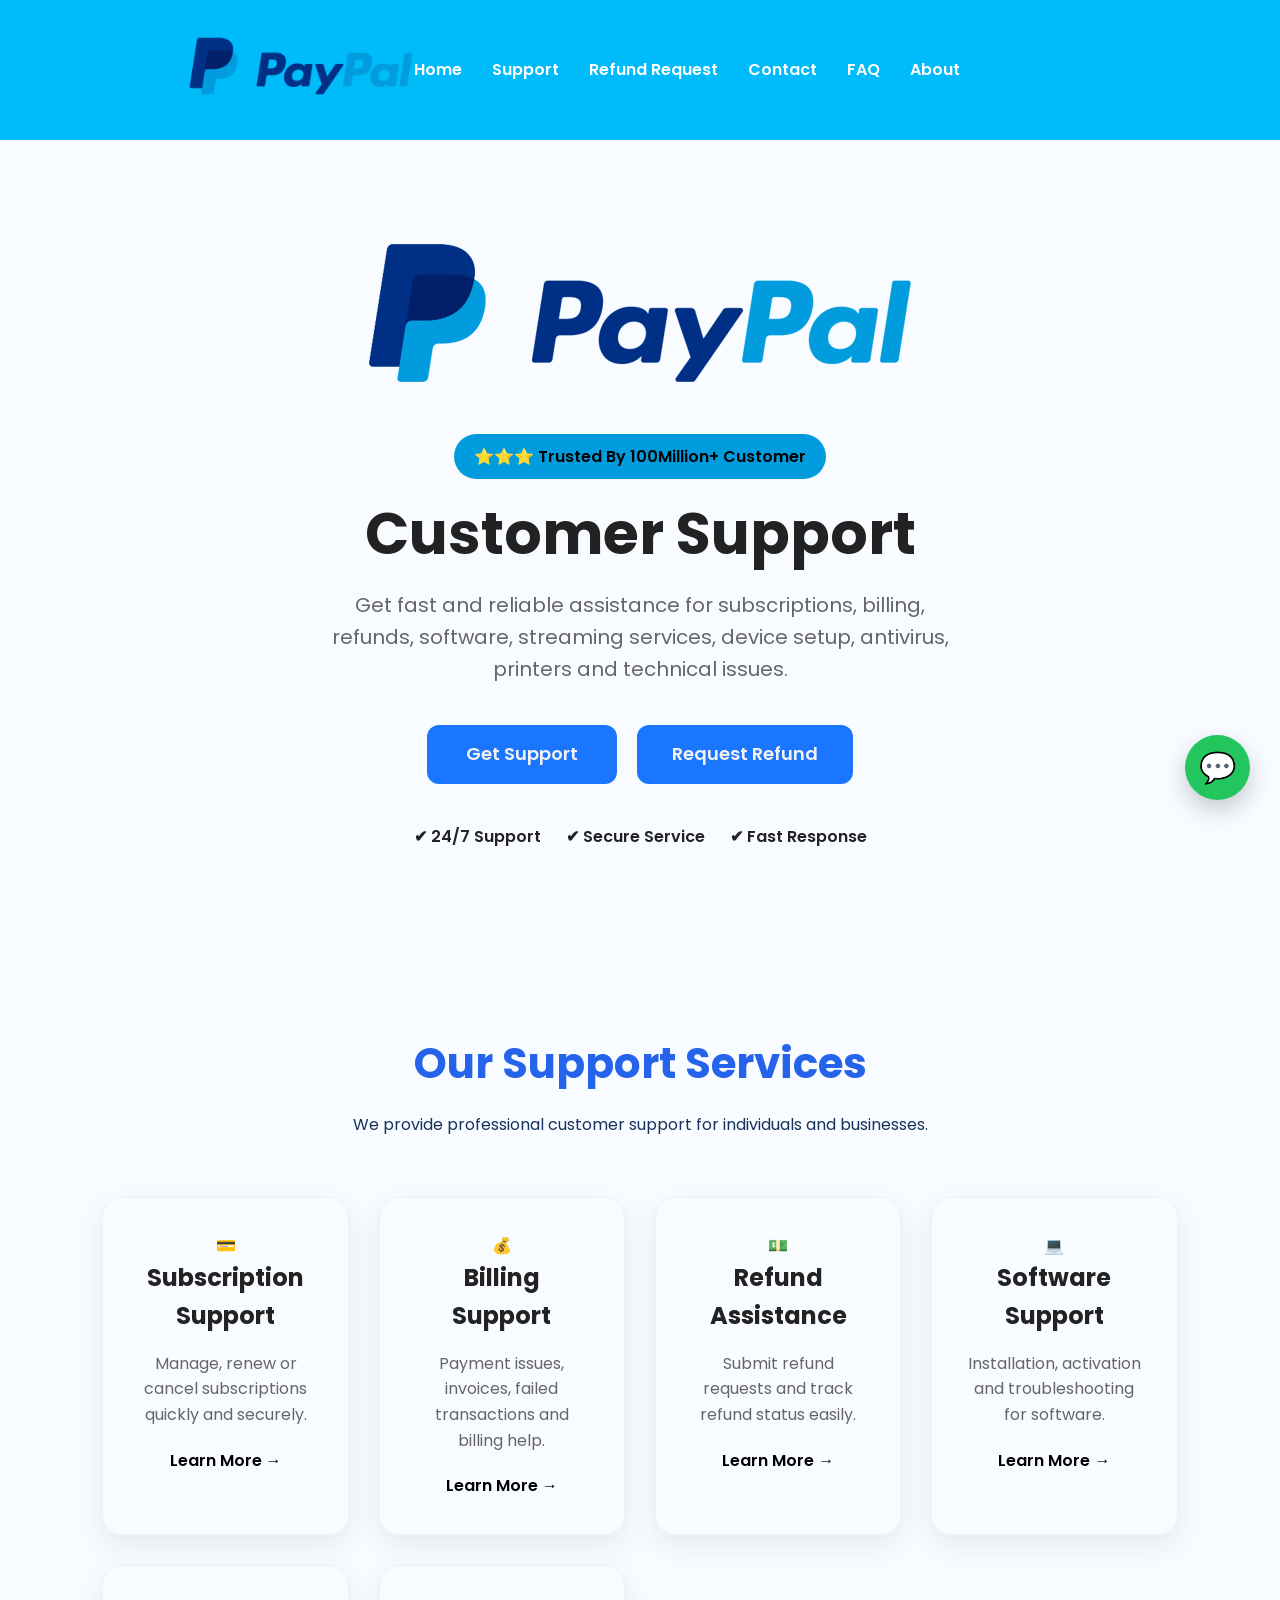
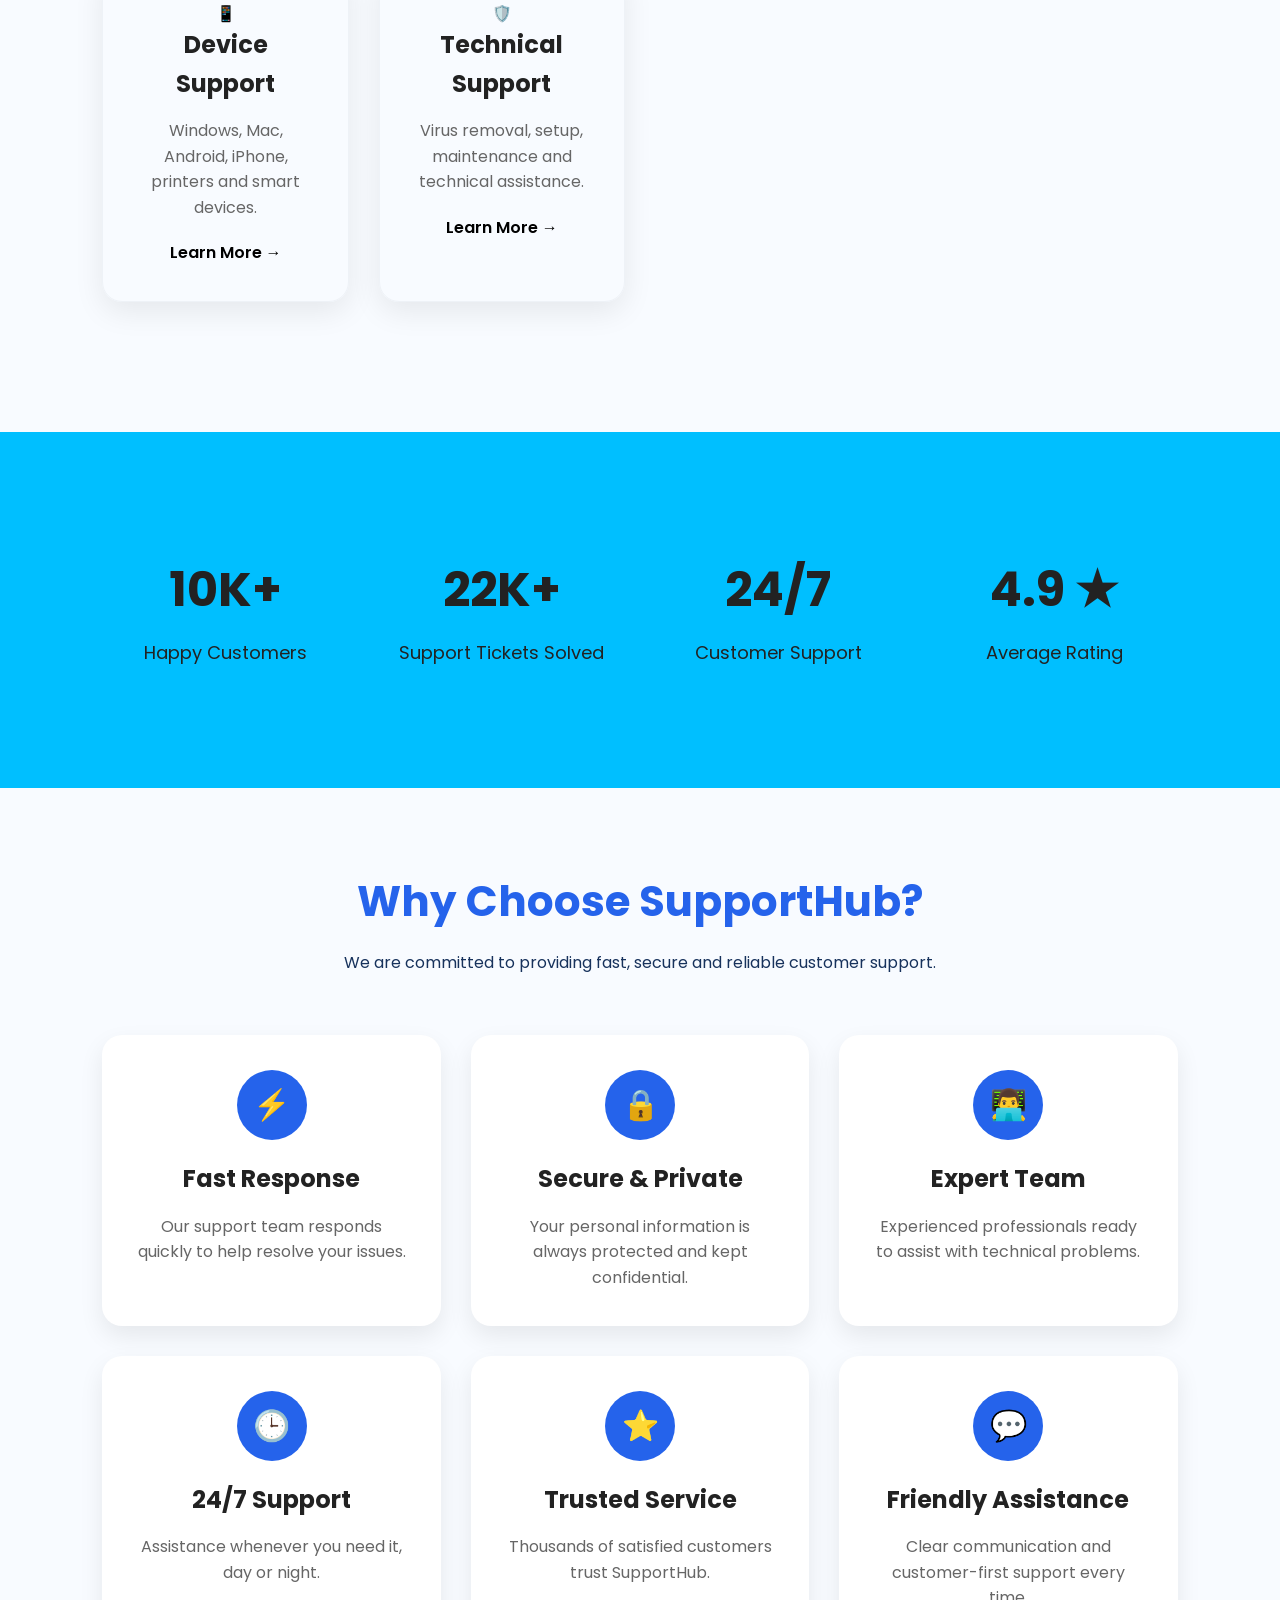
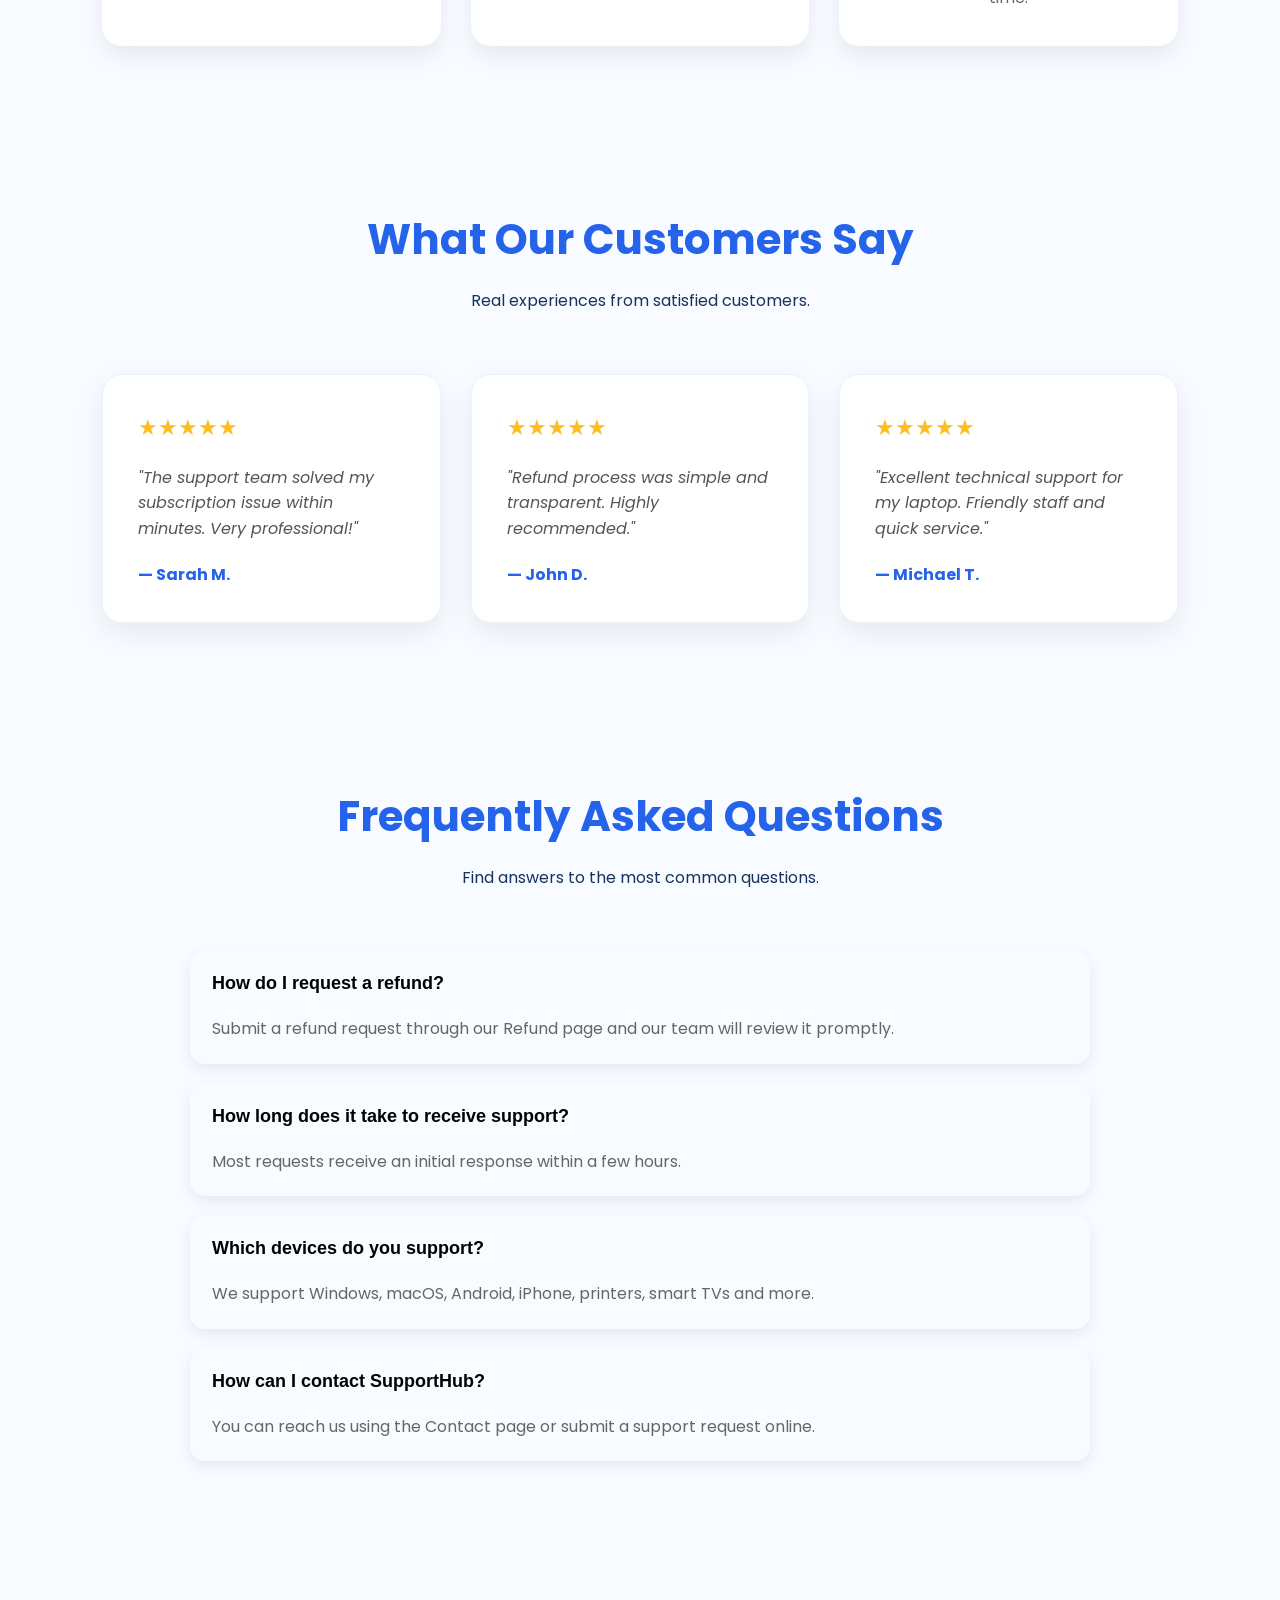
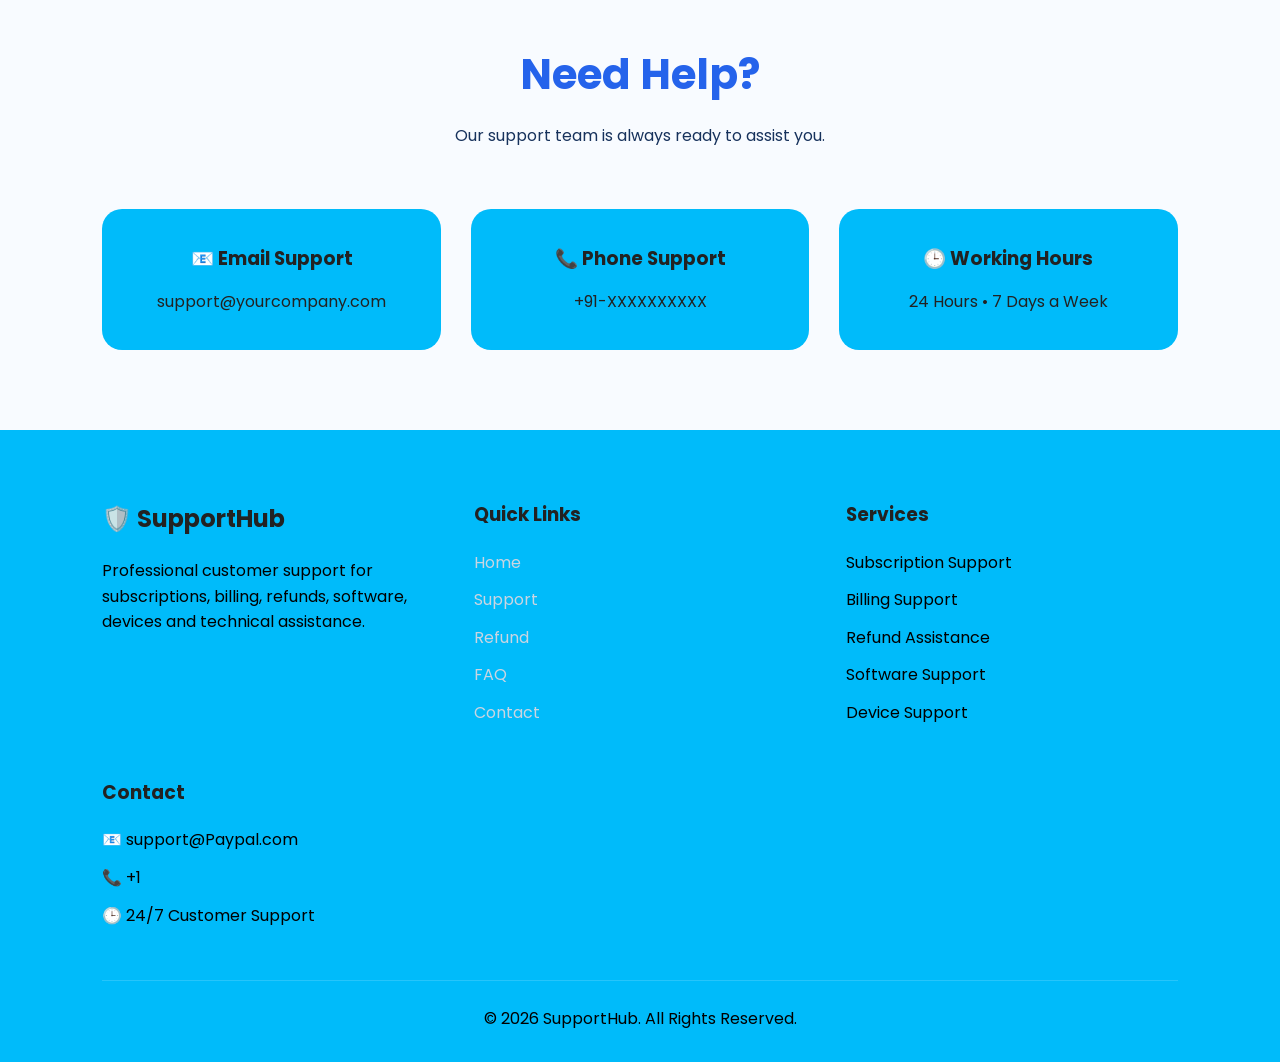
==== index.html @ 90f049b8 "Add files via upload" ====
<!DOCTYPE html>
<html lang="en">

<head>
    <meta charset="UTF-8">
    <meta name="viewport" content="width=device-width, initial-scale=1.0">
    <title>Customer Support</title>

    <link rel="stylesheet" href="css/style.css">

    <link href="https://fonts.googleapis.com/css2?family=Poppins:wght@300;400;500;600;700;800&display=swap"
        rel="stylesheet">
</head>

<body>

<header class="header">

<!-- ===========================
     RESPONSIVE NAVBAR
=========================== -->

<nav class="navbar">

    <nav class="navbar">

    <div class="logo">
        <img src="images/logo.png" alt="SupportHub Logo">
    </div>

    <div class="menu-toggle" id="menuToggle">
        ☰
    </div>

    <ul class="nav-links" id="navLinks">

        <li><a href="index.html">Home</a></li>
        <li><a href="pages/support.html">Support</a></li>
        <li><a href="pages/refund.html">Refund Request</a></li>
        <li><a href="#">Contact</a></li>
        <li><a href="#">FAQ</a></li>
        <li><a href="#">About</a></li>

    </ul>

</nav>

</header>

<!-- HERO -->

<section class="hero">

    <div class="hero-left">

        <div class="badge">

           ⭐⭐⭐ Trusted By 100Million+ Customer 

        </div>

        <h1>

            Customer Support 

        </h1>

        <p>

            Get fast and reliable assistance for subscriptions,
            billing, refunds, software, streaming services,
            device setup, antivirus, printers and technical
            issues.

        </p>

        <div class="hero-buttons">

    <a href="pages/support.html" class="btn support-btn">
    Get Support
</a>

    <a href="pages/refund.html" class="btn refund-btn">
    Request Refund
</a>

</div>

        <div class="hero-features">

            <div>✔ 24/7 Support</div>

            <div>✔ Secure Service</div>

            <div>✔ Fast Response</div>

        </div>

    </div>

    <div class="hero-right">

        <img src="images/logo.png" alt="SupportHub-logo">

    </div>

</section>
<!-- ================= SERVICES ================= -->

<section class="services">

    <div class="section-title">

        <h2>Our Support Services</h2>

        <p>
            We provide professional customer support for individuals and businesses.
        </p>

    </div>

    <div class="services-grid">

        <div class="service-card">

            <div class="icon">💳</div>

            <h3>Subscription Support</h3>

            <p>
                Manage, renew or cancel subscriptions quickly and securely.
            </p>

            <a href="#">Learn More →</a>

        </div>

        <div class="service-card">

            <div class="icon">💰</div>

            <h3>Billing Support</h3>

            <p>
                Payment issues, invoices, failed transactions and billing help.
            </p>

            <a href="#">Learn More →</a>

        </div>

        <div class="service-card">

            <div class="icon">💵</div>

            <h3>Refund Assistance</h3>

            <p>
                Submit refund requests and track refund status easily.
            </p>

            <a href="#">Learn More →</a>

        </div>

        <div class="service-card">

            <div class="icon">💻</div>

            <h3>Software Support</h3>

            <p>
                Installation, activation and troubleshooting for software.
            </p>

            <a href="#">Learn More →</a>

        </div>

        <div class="service-card">

            <div class="icon">📱</div>

            <h3>Device Support</h3>

            <p>
                Windows, Mac, Android, iPhone, printers and smart devices.
            </p>

            <a href="#">Learn More →</a>

        </div>

        <div class="service-card">

            <div class="icon">🛡️</div>

            <h3>Technical Support</h3>

            <p>
                Virus removal, setup, maintenance and technical assistance.
            </p>

            <a href="#">Learn More →</a>

        </div>

    </div>

</section>

<!-- ================= STATISTICS ================= -->

<section class="stats">

    <div class="stat-card">

        <h2>10K+</h2>

        <p>Happy Customers</p>

    </div>

    <div class="stat-card">

        <h2>22K+</h2>

        <p>Support Tickets Solved</p>

    </div>

    <div class="stat-card">

        <h2>24/7</h2>

        <p>Customer Support</p>

    </div>

    <div class="stat-card">

        <h2>4.9 ★</h2>

        <p>Average Rating</p>

    </div>

</section>
<!-- ================= WHY CHOOSE US ================= -->

<section class="why-us">

    <div class="section-title">

        <h2>Why Choose SupportHub?</h2>

        <p>
            We are committed to providing fast, secure and reliable customer support.
        </p>

    </div>

    <div class="features-grid">

        <div class="feature-card">

            <div class="feature-icon">⚡</div>

            <h3>Fast Response</h3>

            <p>
                Our support team responds quickly to help resolve your issues.
            </p>

        </div>

        <div class="feature-card">

            <div class="feature-icon">🔒</div>

            <h3>Secure & Private</h3>

            <p>
                Your personal information is always protected and kept confidential.
            </p>

        </div>

        <div class="feature-card">

            <div class="feature-icon">👨‍💻</div>

            <h3>Expert Team</h3>

            <p>
                Experienced professionals ready to assist with technical problems.
            </p>

        </div>

        <div class="feature-card">

            <div class="feature-icon">🕒</div>

            <h3>24/7 Support</h3>

            <p>
                Assistance whenever you need it, day or night.
            </p>

        </div>

        <div class="feature-card">

            <div class="feature-icon">⭐</div>

            <h3>Trusted Service</h3>

            <p>
                Thousands of satisfied customers trust SupportHub.
            </p>

        </div>

        <div class="feature-card">

            <div class="feature-icon">💬</div>

            <h3>Friendly Assistance</h3>

            <p>
                Clear communication and customer-first support every time.
            </p>

        </div>

    </div>

</section>

<!-- ================= TESTIMONIALS ================= -->

<section class="testimonials">

    <div class="section-title">

        <h2>What Our Customers Say</h2>

        <p>
            Real experiences from satisfied customers.
        </p>

    </div>

    <div class="testimonial-grid">

        <div class="testimonial-card">

            <div class="stars">★★★★★</div>

            <p>
                "The support team solved my subscription issue within minutes. Very professional!"
            </p>

            <h4>— Sarah M.</h4>

        </div>

        <div class="testimonial-card">

            <div class="stars">★★★★★</div>

            <p>
                "Refund process was simple and transparent. Highly recommended."
            </p>

            <h4>— John D.</h4>

        </div>

        <div class="testimonial-card">

            <div class="stars">★★★★★</div>

            <p>
                "Excellent technical support for my laptop. Friendly staff and quick service."
            </p>

            <h4>— Michael T.</h4>

        </div>

    </div>

</section>

<!-- ================= FAQ ================= -->

<section class="faq">

    <div class="section-title">

        <h2>Frequently Asked Questions</h2>

        <p>
            Find answers to the most common questions.
        </p>

    </div>

    <div class="faq-container">

        <div class="faq-item">

            <button class="faq-question">

                How do I request a refund?

            </button>

            <div class="faq-answer">

                <p>
                    Submit a refund request through our Refund page and our team will review it promptly.
                </p>

            </div>

        </div>

        <div class="faq-item">

            <button class="faq-question">

                How long does it take to receive support?

            </button>

            <div class="faq-answer">

                <p>
                    Most requests receive an initial response within a few hours.
                </p>

            </div>

        </div>

        <div class="faq-item">

            <button class="faq-question">

                Which devices do you support?

            </button>

            <div class="faq-answer">

                <p>
                    We support Windows, macOS, Android, iPhone, printers, smart TVs and more.
                </p>

            </div>

        </div>

        <div class="faq-item">

            <button class="faq-question">

                How can I contact SupportHub?

            </button>

            <div class="faq-answer">

                <p>
                    You can reach us using the Contact page or submit a support request online.
                </p>

            </div>

        </div>

    </div>

</section><!-- ================= CONTACT SECTION ================= -->

<section class="contact-section">

    <div class="section-title">
        <h2>Need Help?</h2>
        <p>Our support team is always ready to assist you.</p>
    </div>

    <div class="contact-box">

        <div class="contact-card">
            <h3>📧 Email Support</h3>
            <p>support@yourcompany.com</p>
        </div>

        <div class="contact-card">
            <h3>📞 Phone Support</h3>
            <p>+91-XXXXXXXXXX</p>
        </div>

        <div class="contact-card">
            <h3>🕒 Working Hours</h3>
            <p>24 Hours • 7 Days a Week</p>
        </div>

    </div>

</section>

<!-- ================= FOOTER ================= -->

<footer>

    <div class="footer-container">

        <div class="footer-column">

            <h2>🛡️ SupportHub</h2>

            <p>
                Professional customer support for subscriptions,
                billing, refunds, software, devices and technical
                assistance.
            </p>

        </div>

        <div class="footer-column">

            <h3>Quick Links</h3>

            <ul>
                <li><a href="#">Home</a></li>
                <li><a href="#">Support</a></li>
                <li><a href="#">Refund</a></li>
                <li><a href="#">FAQ</a></li>
                <li><a href="#">Contact</a></li>
            </ul>

        </div>

        <div class="footer-column">

            <h3>Services</h3>

            <ul>
                <li>Subscription Support</li>
                <li>Billing Support</li>
                <li>Refund Assistance</li>
                <li>Software Support</li>
                <li>Device Support</li>
            </ul>

        </div>

        <div class="footer-column">

            <h3>Contact</h3>

            <p>📧 support@Paypal.com</p>

            <p>📞 +1 </p>

            <p>🕒 24/7 Customer Support</p>

        </div>

    </div>

    <div class="footer-bottom">

        <p>

            © 2026 SupportHub. All Rights Reserved.

        </p>

    </div>

</footer>

<script src="js/script.js"></script>
<script src="js/navbar.js"></script>

</body>
</html>

</body>
</html>
<!-- Floating Chat -->

<a href="#" class="chat-button">

💬

</a>
---- css/style.css ----
/* ====================================
   SUPPORTHUB PREMIUM THEME
==================================== */

/* RESET */

*{
    margin:0;
    padding:0;
    box-sizing:border-box;
}

html{
    scroll-behavior:smooth;
}

body{
    font-family:'Poppins',sans-serif;
    background:#f8fbff;
    color:#222;
    line-height:1.6;
}

/* CONTAINER */

section{
    padding:80px 8%;
}

.section-title{
    text-align:center;
    margin-bottom:60px;
}

.section-title h2{
    font-size:42px;
    color:#2563eb;
    margin-bottom:15px;
}

.section-title p{
    color:#17325C;
    max-width:700px;
    margin:auto;
}

/* ====================================
   NAVBAR
==================================== */

.navbar{
    display:flex;
    justify-content:space-between;
    align-items:center;
    padding:18px 8%;
    background:#00BBFA;
    position:sticky;
    top:0;
    z-index:1000;
}

.logo img{
    height:60px;
}

.nav-links{
    display:flex;
    list-style:none;
    gap:30px;
}

.nav-links a{
    color:#fff;
    text-decoration:none;
    font-weight:600;
    transition:.3s;
}

.nav-links a:hover{
    color:#003087;
}

.menu-toggle{
    display:none;
    font-size:34px;
    color:white;
    cursor:pointer;
}

/* Mobile */

@media(max-width:768px){

.navbar{
    padding:15px 20px;
}

.menu-toggle{
    display:block;
}

.nav-links{

    display:none;

    width:100%;

    flex-direction:column;

    margin-top:20px;

    gap:18px;

}

.nav-links.active{
    display:flex;
}

.nav-links li{
    text-align:center;
}

}

/* ==========================================
   RESPONSIVE NAVBAR
========================================== */

/* Desktop */

.menu-toggle{
    display:none;
    font-size:30px;
    cursor:pointer;
    color:#003087;
    user-select:none;
}

/* Mobile */

@media (max-width:768px){

    .navbar{
        position:relative;
        padding:15px 20px;
        display:flex;
        justify-content:space-between;
        align-items:center;
        flex-wrap:wrap;
    }

    .logo img{
        width:160px;
        height:auto;
    }

    .menu-toggle{
        display:block;
    }

    .nav-links{
        display:none;
        width:100%;
        flex-direction:column;
        margin-top:20px;
        gap:18px;
        text-align:center;
        animation:slideDown .3s ease;
    }

    .nav-links.active{
        display:flex;
    }

    .nav-links li{
        list-style:none;
    }

    .nav-links a{
        display:block;
        padding:12px;
        border-radius:8px;
        text-decoration:none;
        color:#003087;
        font-weight:600;
        transition:.3s;
    }

    .nav-links a:hover{
        background:#f3f6fb;
    }

}

/* Animation */

@keyframes slideDown{

    from{
        opacity:0;
        transform:translateY(-15px);
    }

    to{
        opacity:1;
        transform:translateY(0);
    }

}
/* ====================================
   HERO SECTION
==================================== */

.hero{
    min-height:90vh;
    display:flex;
    flex-direction:column;
    align-items:center;
    justify-content:center;
    text-align:center;
    padding:80px 20px;
}

.hero-right{
    order:-1; /* Moves image above the text */
    margin-bottom:40px;
}

.hero-right img{
    width:100%;
    max-width:550px;
    height:auto;
}

.hero-left{
    max-width:800px;
}

.badge{
    display:inline-block;
    background:#009cde;
    color:#000;
    padding:10px 20px;
    border-radius:50px;
    font-weight:600;
    margin-bottom:20px;
}

.hero-left h1{
    font-size:58px;
    line-height:1.2;
    margin-bottom:20px;
}

.hero-left p{
    font-size:20px;
    color:#666;
    margin:0 auto 35px;
    max-width:650px;
}

.hero-buttons{
    display:flex;
    justify-content:center;
    gap:20px;
    flex-wrap:wrap;
    margin-bottom:30px;
}

.hero-features{
    display:flex;
    justify-content:center;
    gap:25px;
    flex-wrap:wrap;
    font-weight:600;
}
/* ===========================
   HERO BUTTONS
=========================== */

.hero-buttons{
    display:flex;
    justify-content:center;
    gap:20px;
    margin:40px 0;
    flex-wrap:wrap;
}

.btn{
    display:inline-block;
    text-decoration:none;
    text-align:center;
    padding:15px 35px;
    min-width:190px;
    border-radius:12px;
    font-size:18px;
    font-weight:600;
    transition:0.3s ease;
}

/* Get Support Button */

.support-btn{
    background: #1a75ff;
    color:#f2f2f2;
}

.support-btn:hover{
    background:#16a34a;
    transform:translateY(-3px);
    box-shadow:0 10px 25px rgba(34,197,94,.35);
}

/* Refund Button */

.refund-btn{
    background: #1a75ff;
    color:#f2f2f2;
} 

.refund-btn:hover{
    background:#16a34a;
    transform:translateY(-3px);
    box-shadow:0 10px 25px rgba(34,197,94,.35);
}
/* ====================================
   SERVICES
==================================== */

.services-grid{
    display:grid;
    grid-template-columns:repeat(4,1fr);
    gap:30px;
    max-width:1400px;
    margin:50px auto;
}

.service-card{
    background:#EAF7FF → #D6F0FF;
    border-radius:20px;
    padding:35px;
    text-align:center;
    box-shadow:0 10px 30px rgba(0,0,0,0.08);
    transition:all .3s ease;
    border:1px solid #eef2f7;
}

.service-card:hover{
    transform:translateY(-10px);
    box-shadow:0 20px 40px rgba(37,99,235,0.15);
}

.icon img{
    max-width:100px;
    max-height:100px;
    width:auto;
    height:auto;
    display:block;
    margin:auto;

}

.service-card h3{
    margin-bottom:15px;
    font-size:24px;
    color:#222;
}

.service-card p{
    color:#666;
    margin-bottom:20px;
}

.service-card a{
    color:#000;
    text-decoration:none;
    font-weight:600;
}

.service-card a:hover{
    text-decoration:underline;
}
/* ====================================
   STATISTICS
==================================== */

.stats{
    background: #00bfff;
    color:#EAF7FF → #D6F0FF;
    display:grid;
    grid-template-columns:repeat(auto-fit,minmax(220px,1fr));
    gap:30px;
    text-align:center;
}

.stat-card{
    padding:40px 20px;
}

.stat-card h2{
    font-size:48px;
    margin-bottom:10px;
}

.stat-card p{
    font-size:18px;
}
/* ====================================
   WHY CHOOSE US
==================================== */

.why-us{
    background:#f8fbff;
}

.features-grid{
    display:grid;
    grid-template-columns:repeat(auto-fit,minmax(280px,1fr));
    gap:30px;
    margin-top:50px;
}

.feature-card{
    background:#fff;
    padding:35px;
    border-radius:20px;
    text-align:center;
    box-shadow:0 10px 25px rgba(0,0,0,.08);
    transition:.3s;
}

.feature-card:hover{
    transform:translateY(-10px);
    box-shadow:0 15px 35px rgba(37,99,235,.15);
}

.feature-icon{
    width:70px;
    height:70px;
    margin:0 auto 20px;
    border-radius:50%;
    background:#2563eb;
    color:#EAF7FF → #D6F0FF;
    display:flex;
    justify-content:center;
    align-items:center;
    font-size:30px;
}

.feature-card h3{
    margin-bottom:15px;
    color:#222;
    font-size:24px;
}

.feature-card p{
    color:#666;
}
/* ====================================
   TESTIMONIALS
==================================== */

.testimonials{
    background:#EAF7FF → #D6F0FF;
}

.testimonial-grid{
    display:grid;
    grid-template-columns:repeat(auto-fit,minmax(320px,1fr));
    gap:30px;
    margin-top:50px;
}

.testimonial-card{
    background:#fff;
    padding:35px;
    border-radius:20px;
    box-shadow:0 10px 30px rgba(0,0,0,.08);
    transition:.3s;
    border:1px solid #eef2f7;
}

.testimonial-card:hover{
    transform:translateY(-8px);
}

.stars{
    color:#fbbf24;
    font-size:22px;
    margin-bottom:20px;
}

.testimonial-card p{
    color:#555;
    font-style:italic;
    margin-bottom:20px;
}

.testimonial-card h4{
    color:#2563eb;
}
/* ====================================
   FAQ
==================================== */

.faq{
    background:#f8fbff;
}

.faq-container{
    max-width:900px;
    margin:auto;
}

.faq-item{
    background:#EAF7FF → #D6F0FF;
    margin-bottom:20px;
    border-radius:15px;
    overflow:hidden;
    box-shadow:0 5px 15px rgba(0,0,0,.08);
}

.faq-question{
    width:100%;
    background:none;
    border:none;
    padding:22px;
    text-align:left;
    font-size:18px;
    font-weight:600;
    cursor:pointer;
}

.faq-answer{
    padding:0 22px 22px;
    color:#666;
}
/* ====================================
   CONTACT
==================================== */

.contact-section{
    background:#EAF7FF → #D6F0FF;
}

.contact-box{
    display:grid;
    grid-template-columns:repeat(auto-fit,minmax(250px,1fr));
    gap:30px;
    margin-top:40px;
}

.contact-card{
    background:#00BBFA;
    color:#EAF7FF → #D6F0FF;
    padding:35px;
    border-radius:20px;
    text-align:center;
}

.contact-card h3{
    margin-bottom:15px;
}
/* ====================================
   FOOTER
==================================== */

footer{
    background:#00BBFA;
    color:#EAF7FF → #D6F0FF;
    padding:70px 8% 30px;
}

.footer-container{
    display:grid;
    grid-template-columns:repeat(auto-fit,minmax(250px,1fr));
    gap:40px;
    margin-bottom:40px;
}

.footer-column h2,
.footer-column h3{
    margin-bottom:20px;
}

.footer-column p,
.footer-column li{
    color:#000;
    margin-bottom:12px;
}

.footer-column ul{
    list-style:none;
}

.footer-column a{
    text-decoration:none;
    color:#cbd5e1;
}

.footer-column a:hover{
    color:#EAF7FF → #D6F0FF;
}

.footer-bottom{
    border-top:1px solid rgba(255,255,255,.15);
    padding-top:25px;
    text-align:center;
    color:#000;
}
/* ====================================
   CHAT BUTTON
==================================== */

.chat-button{

position:fixed;

bottom:100px;

right:30px;

width:65px;

height:65px;

border-radius:50%;

background:#22c55e;

color:#EAF7FF → #D6F0FF;

display:flex;

justify-content:center;

align-items:center;

font-size:30px;

text-decoration:none;

box-shadow:0 10px 25px rgba(0,0,0,.2);

transition:.3s;

z-index:999;

}

.chat-button:hover{

transform:scale(1.1);

}
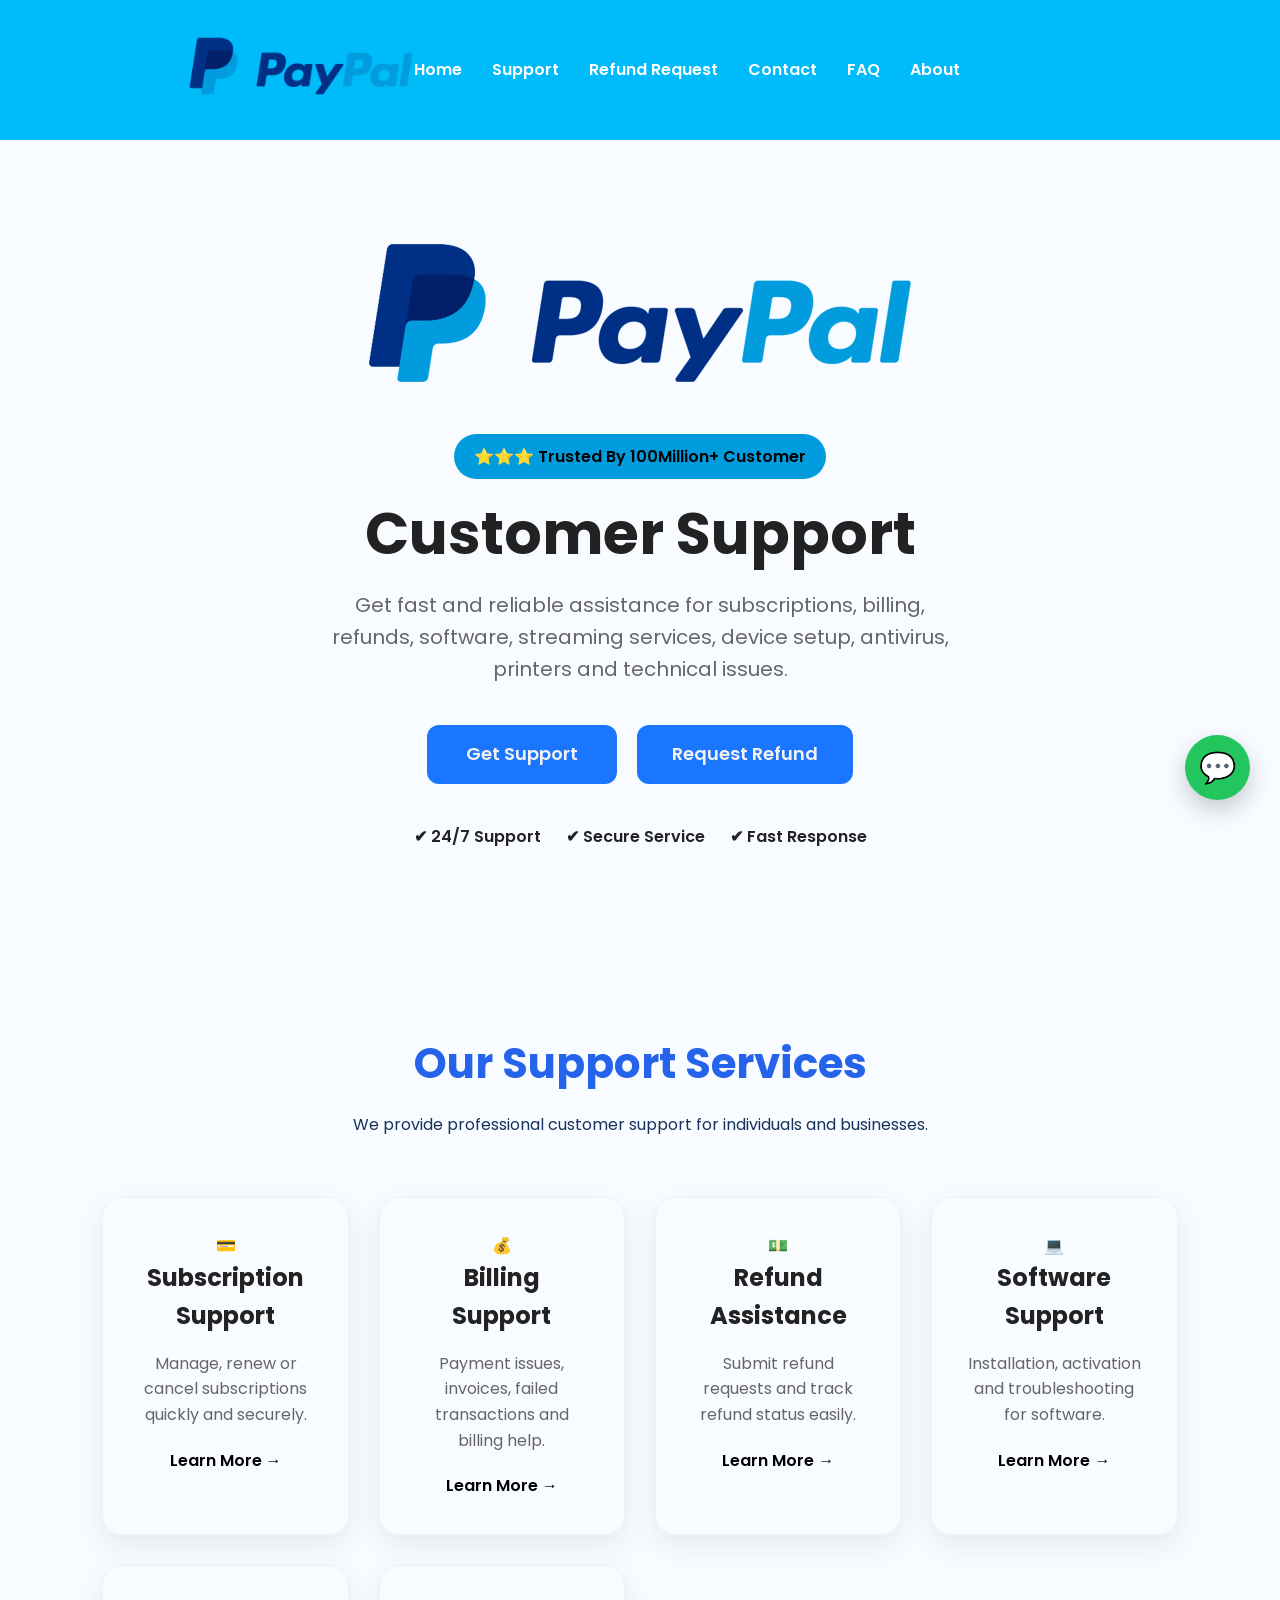
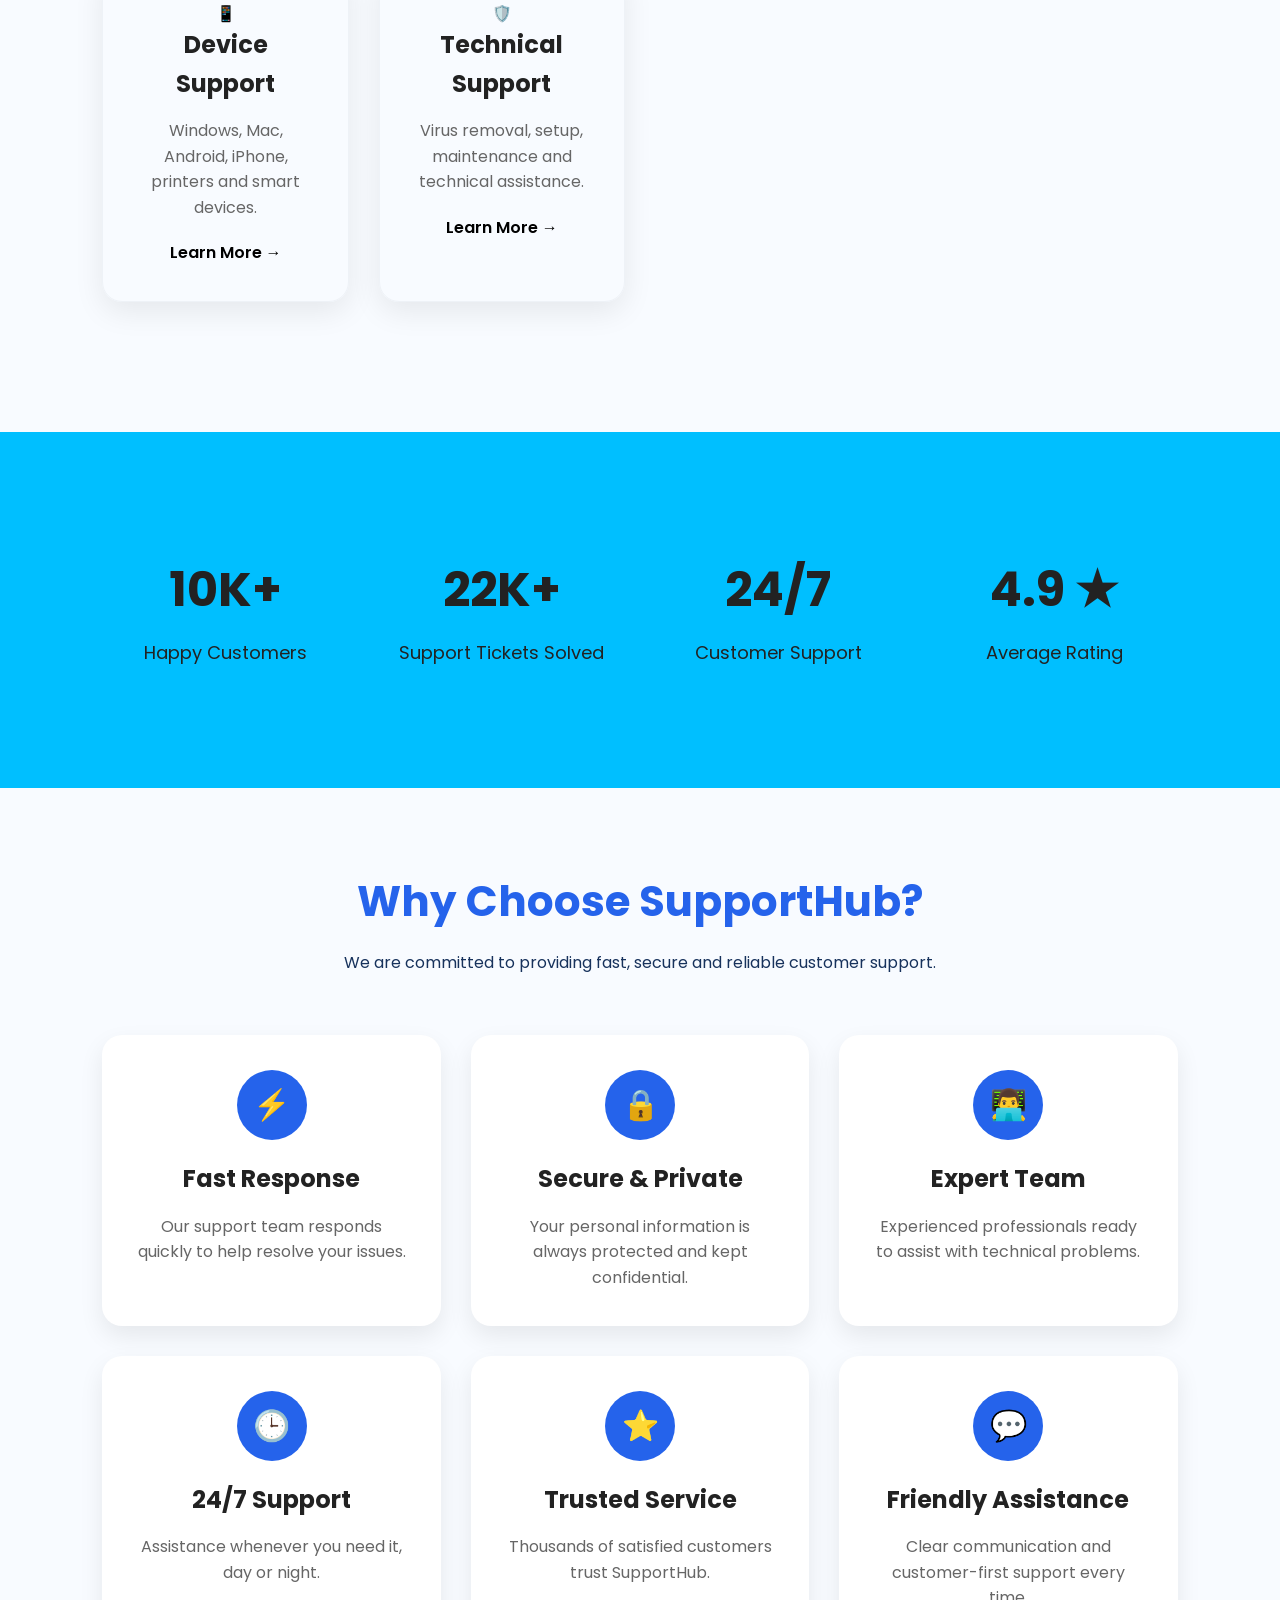
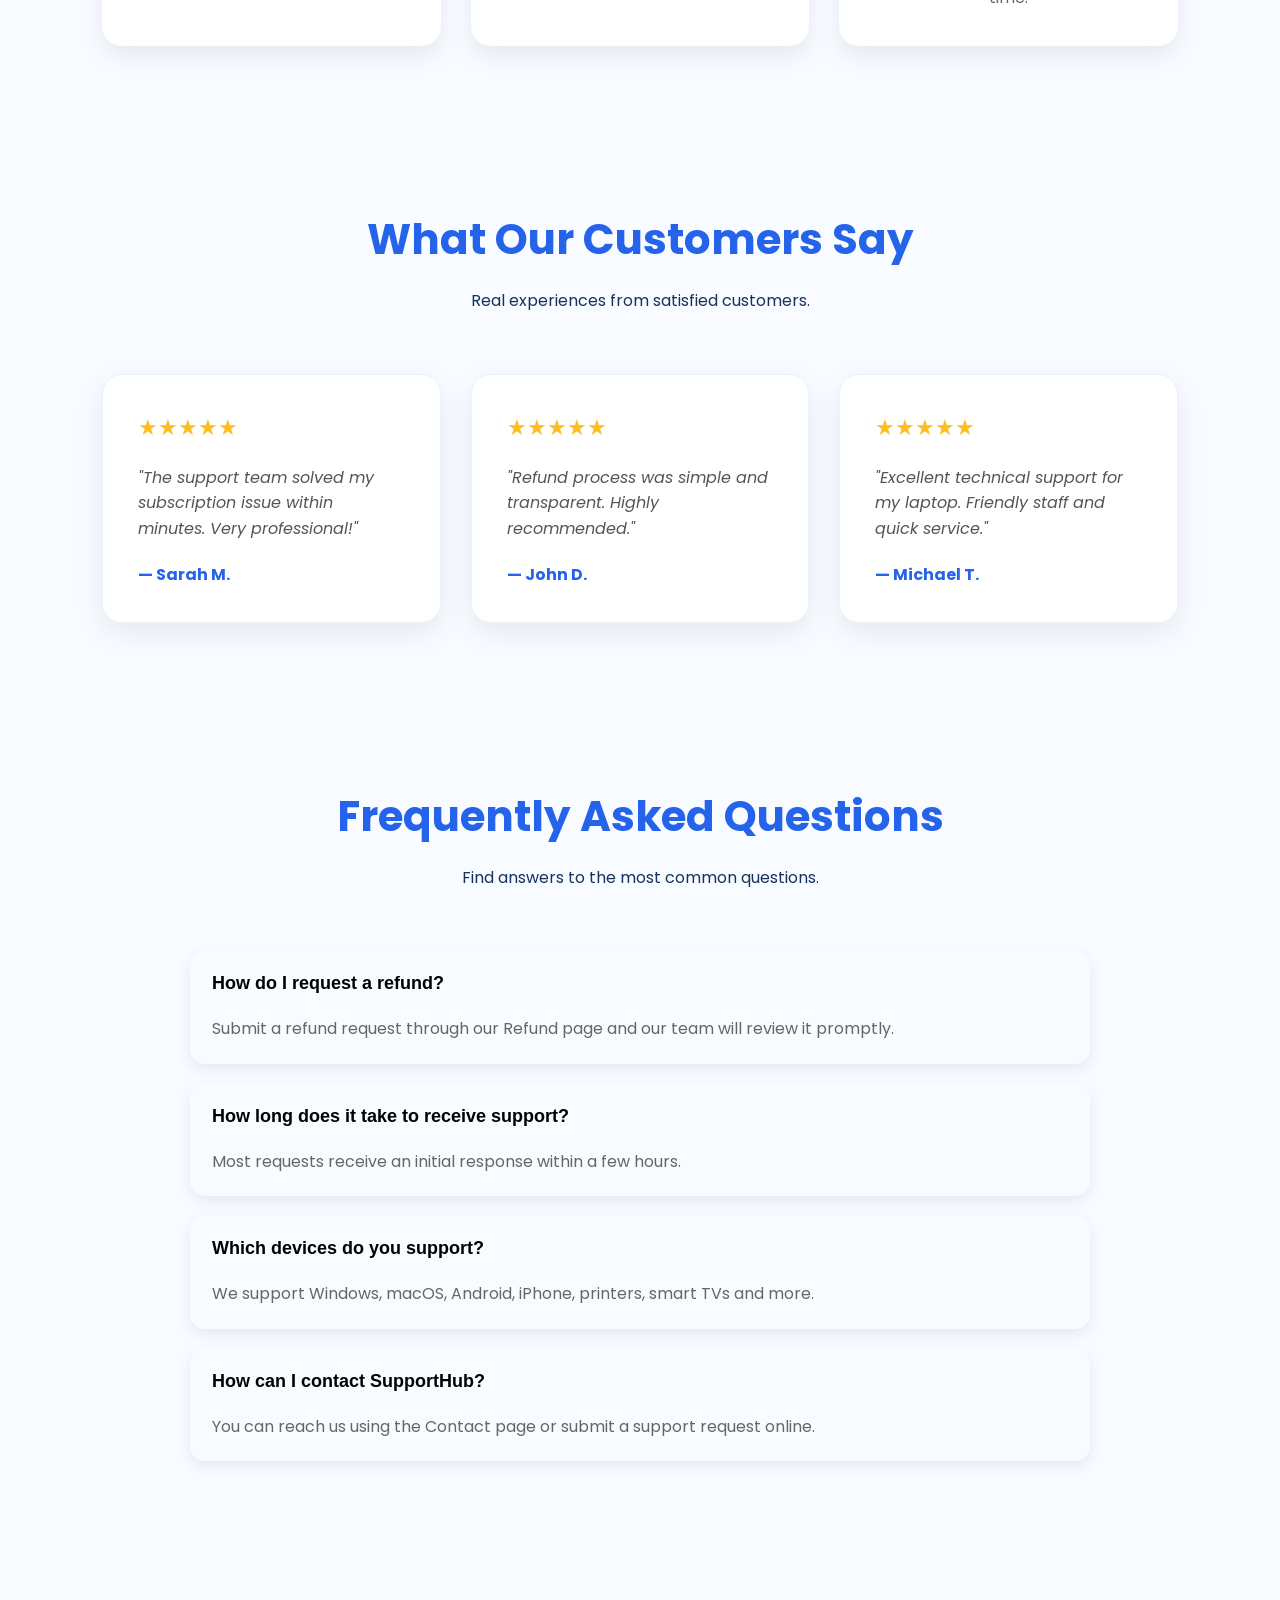
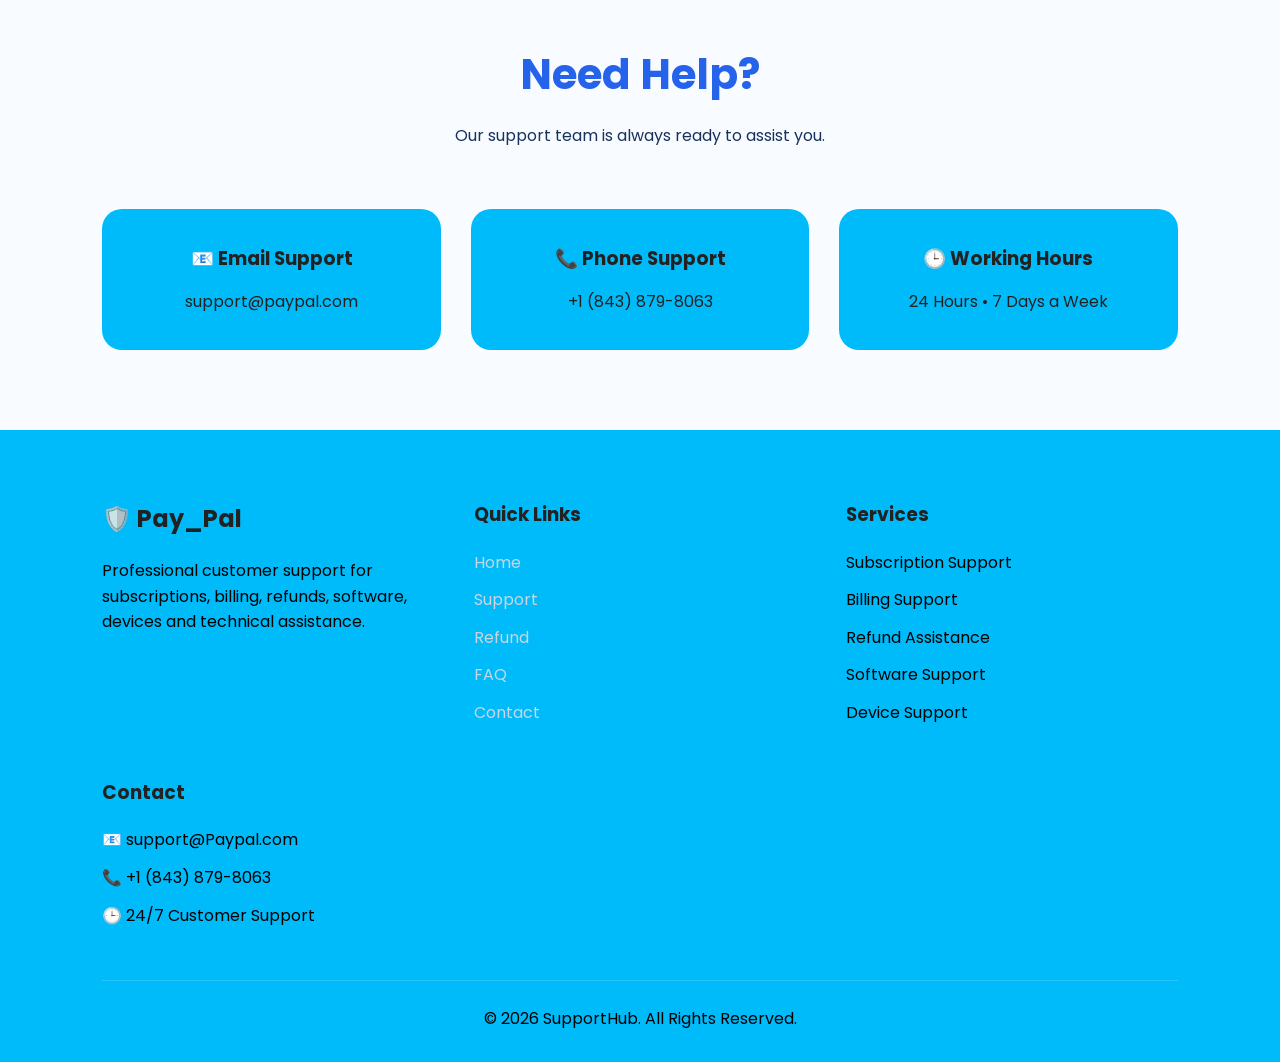
==== commit 3a40e3d9: "Update index.html" ====
--- a/index.html
+++ b/index.html
@@ -497,12 +497,12 @@
 
         <div class="contact-card">
             <h3>📧 Email Support</h3>
-            <p>support@yourcompany.com</p>
+            <p>support@paypal.com</p>
         </div>
 
         <div class="contact-card">
             <h3>📞 Phone Support</h3>
-            <p>+91-XXXXXXXXXX</p>
+            <p>+1 (843) 879-8063</p>
         </div>
 
         <div class="contact-card">
@@ -522,7 +522,7 @@
 
         <div class="footer-column">
 
-            <h2>🛡️ SupportHub</h2>
+            <h2>🛡️ Pay_Pal</h2>
 
             <p>
                 Professional customer support for subscriptions,
@@ -566,7 +566,7 @@
 
             <p>📧 support@Paypal.com</p>
 
-            <p>📞 +1 </p>
+            <p>📞 +1 (843) 879-8063 </p>
 
             <p>🕒 24/7 Customer Support</p>
 
@@ -600,4 +600,4 @@
 
 💬
 
-</a>+</a>
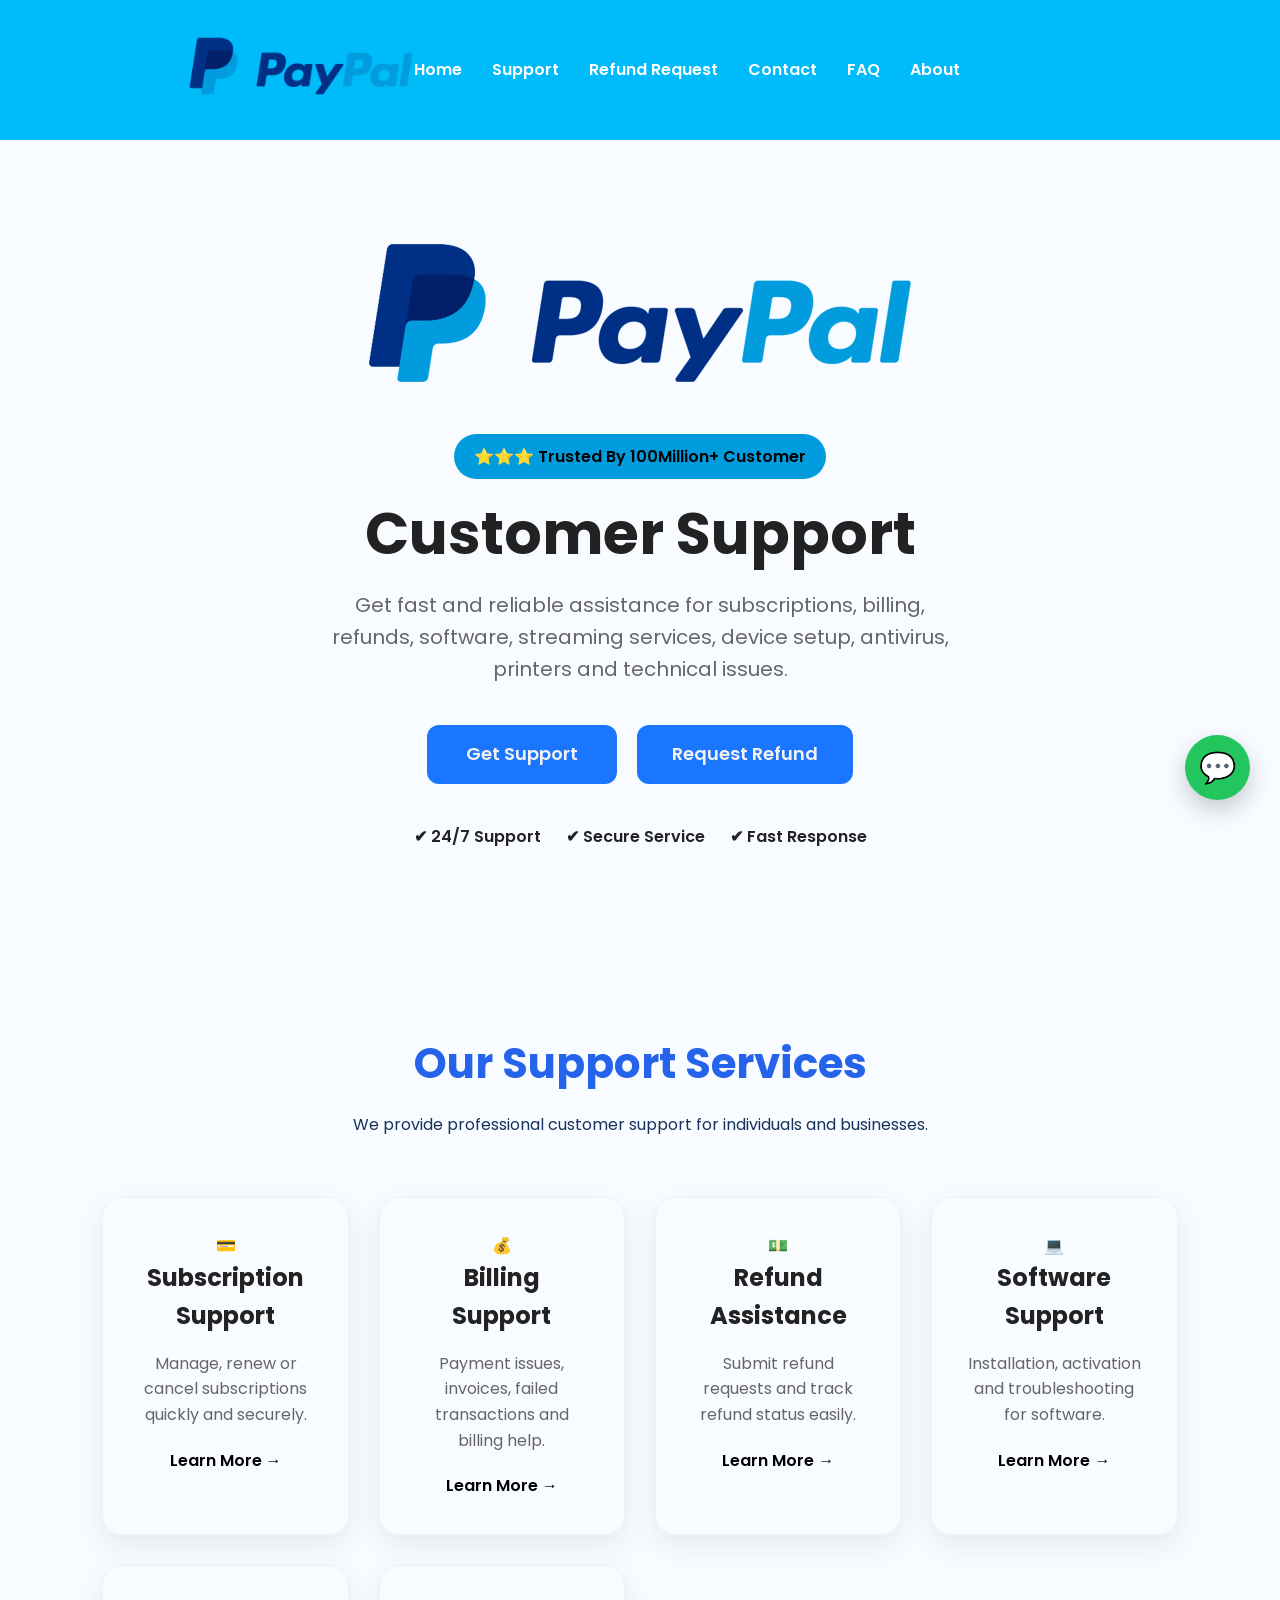
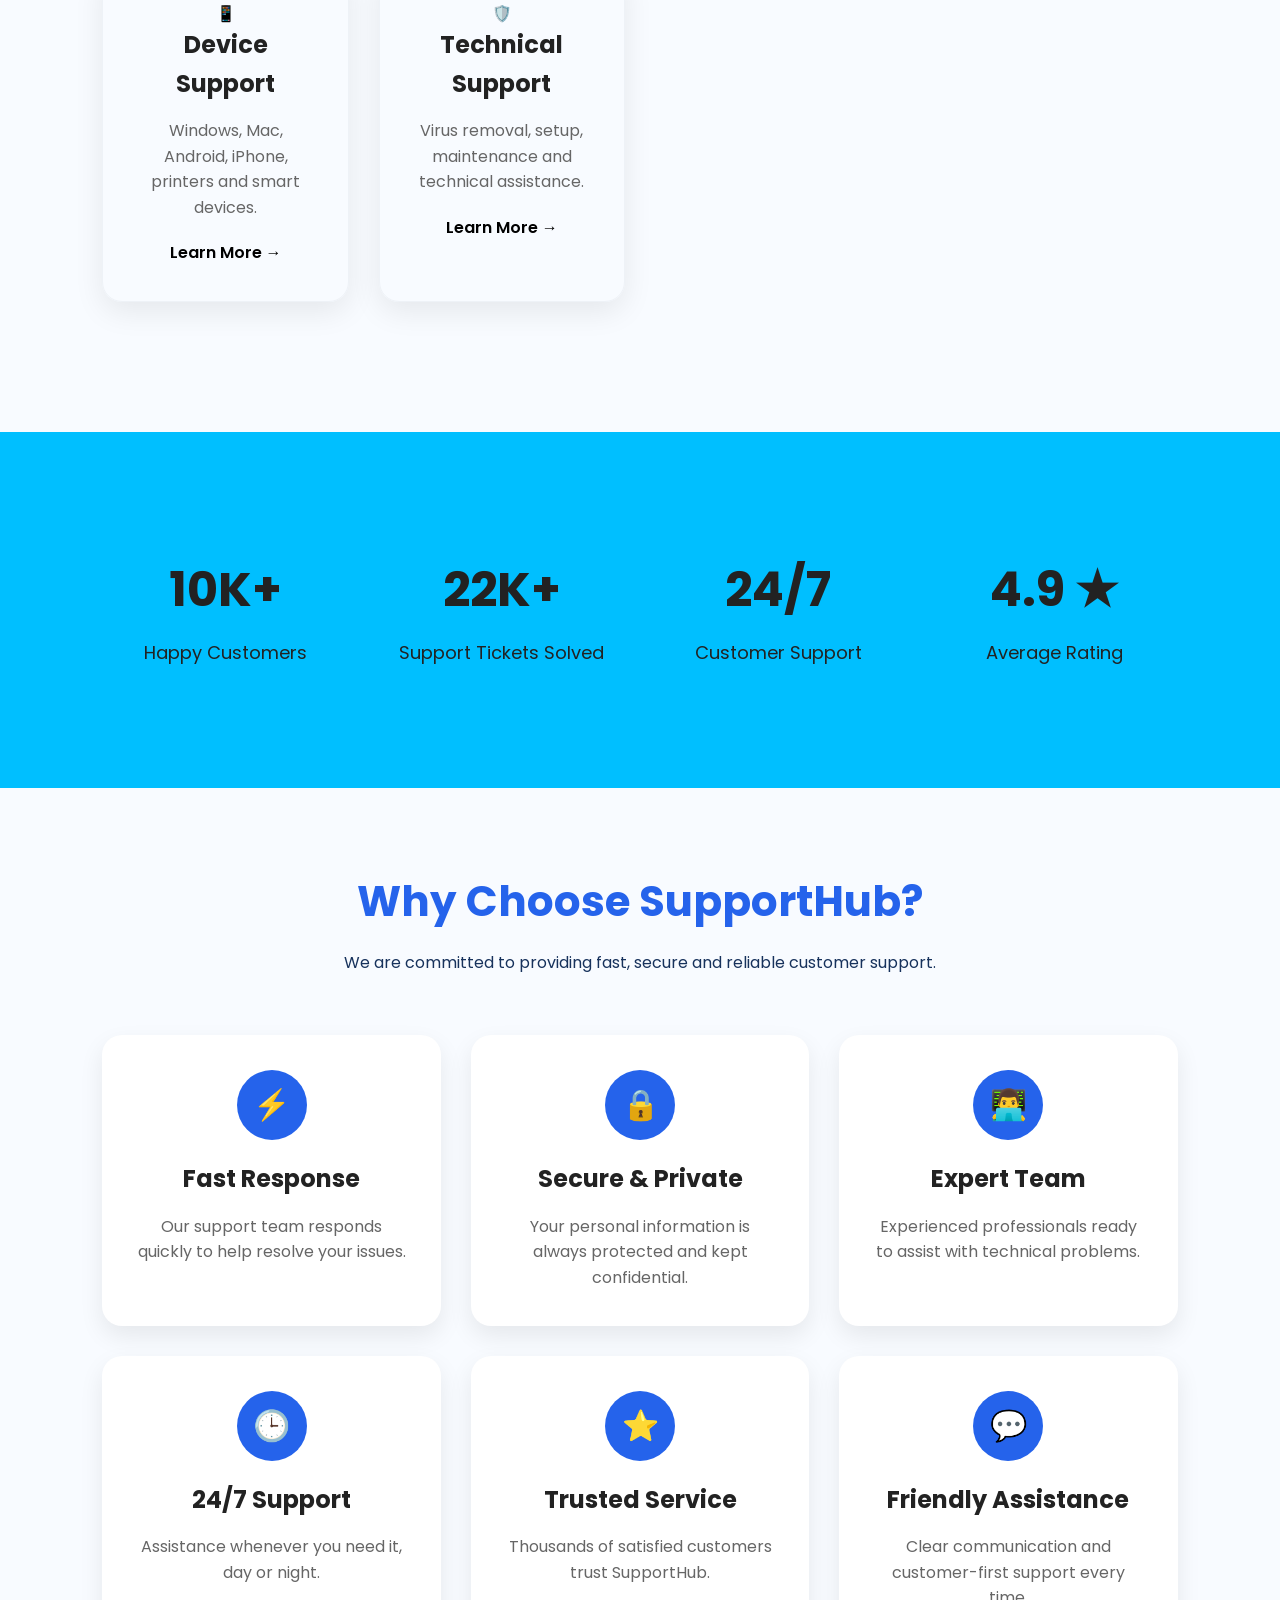
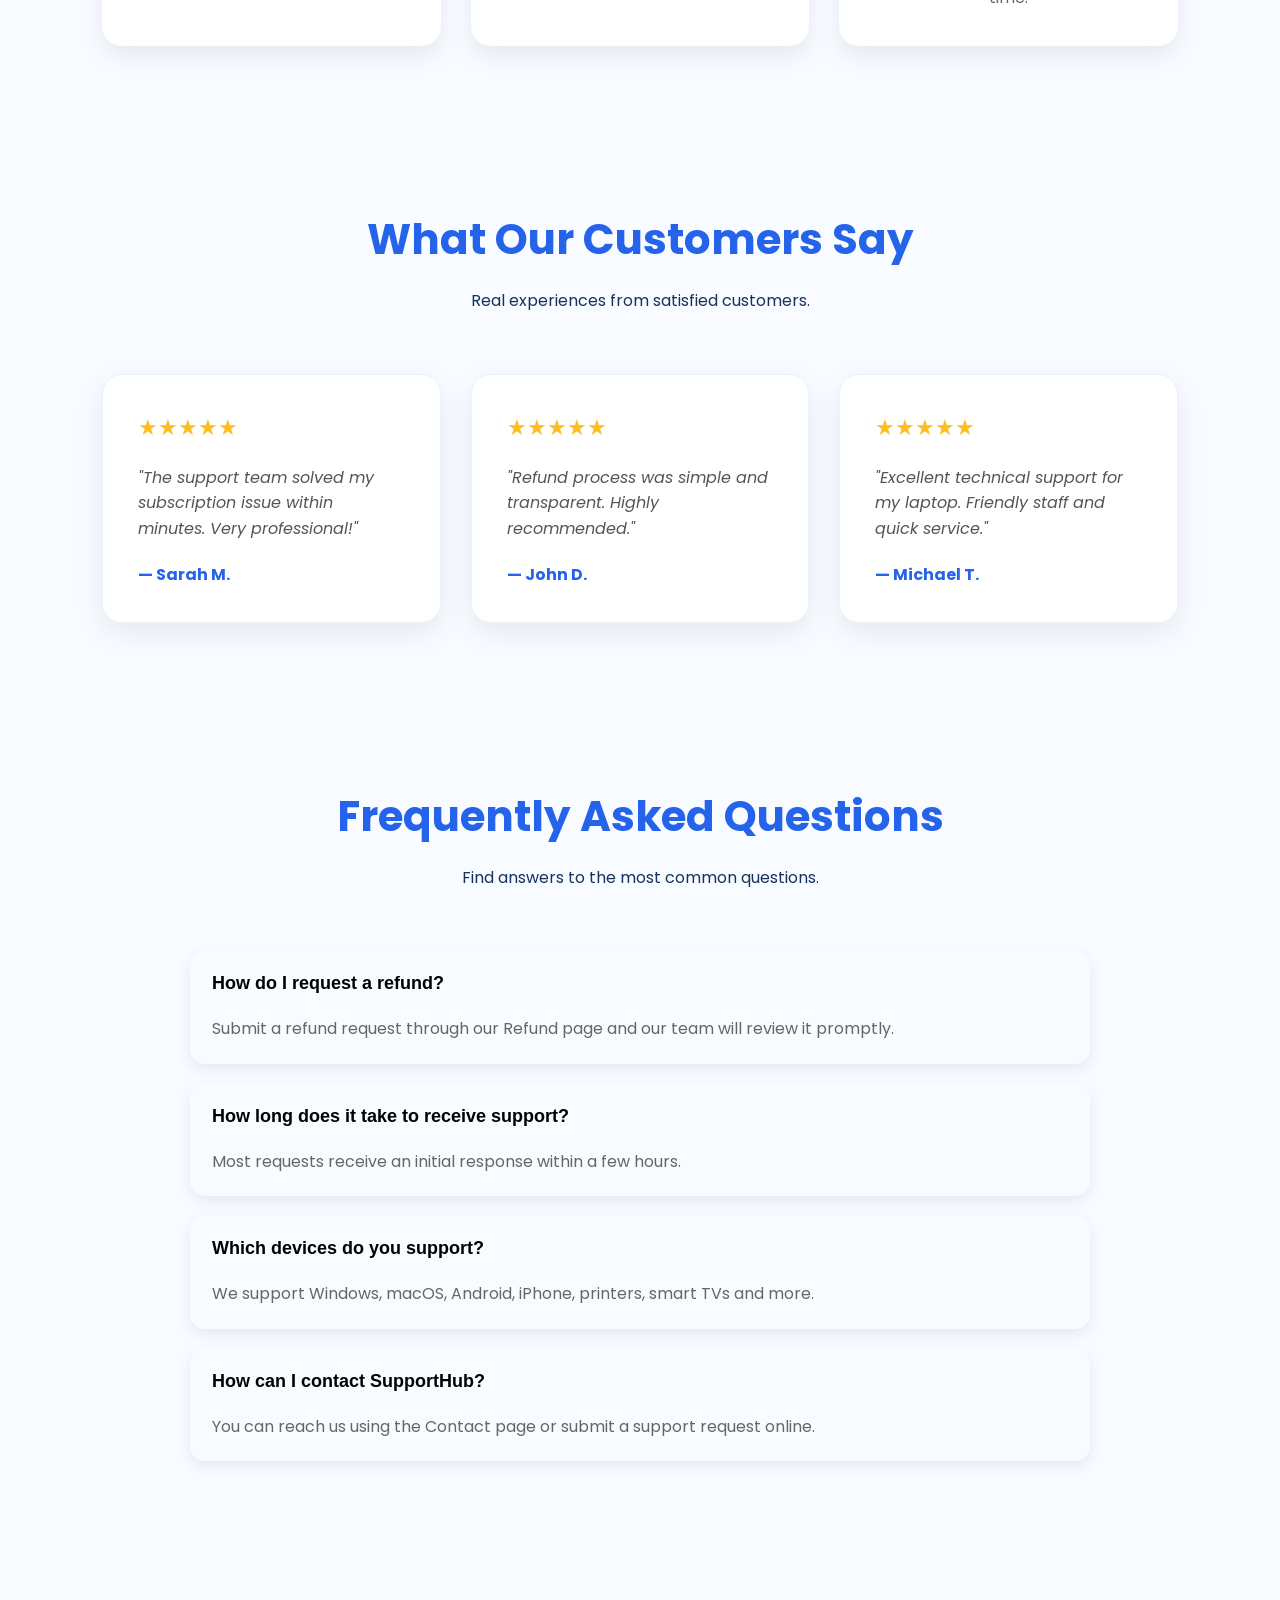
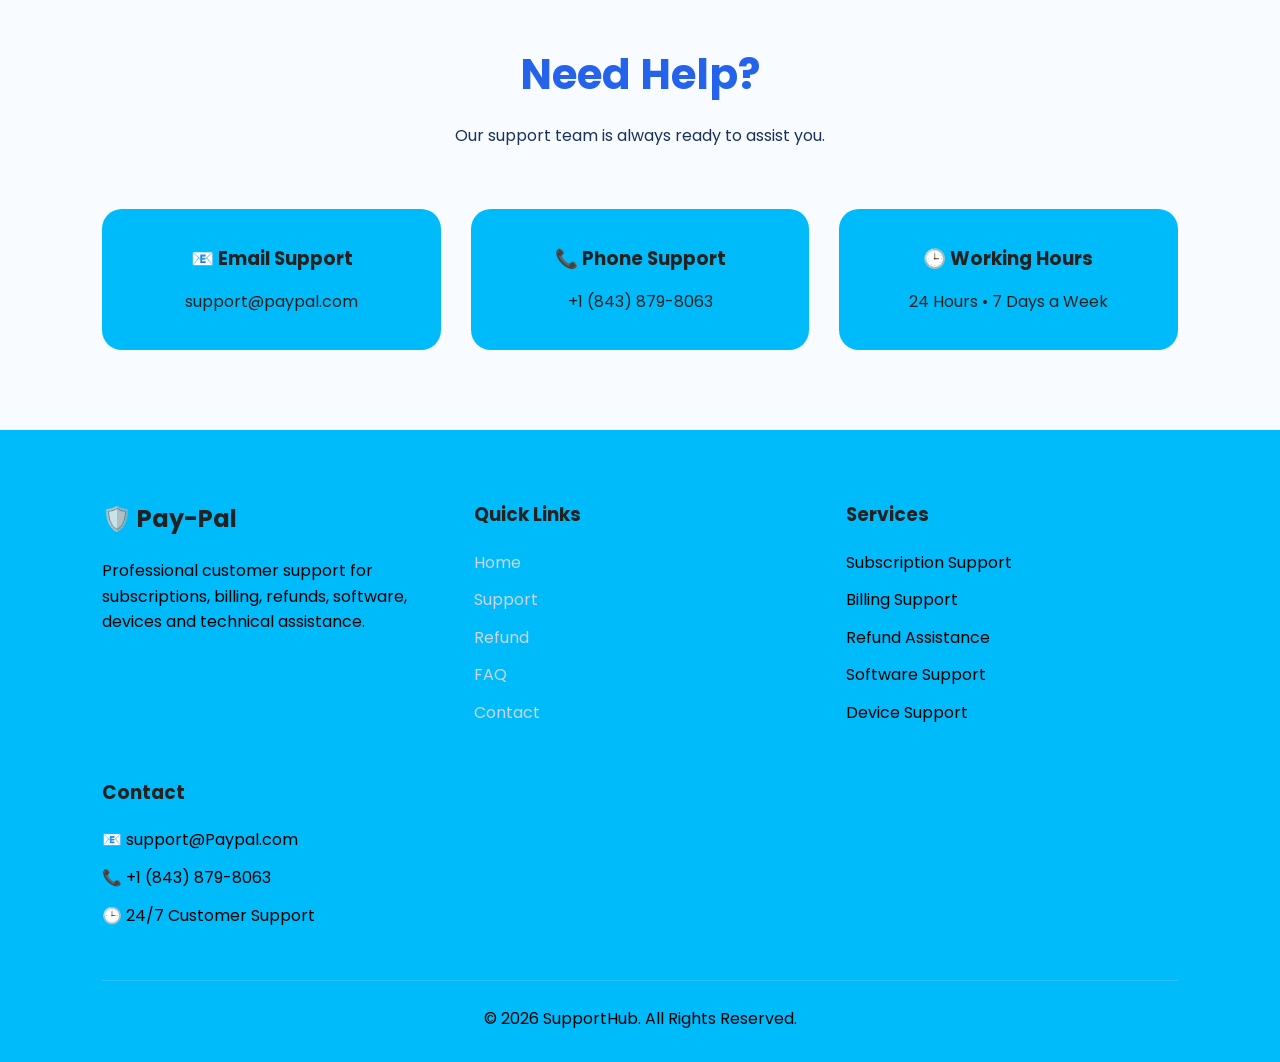
==== commit b3d6099e: "Add files via upload" ====
--- a/index.html
+++ b/index.html
@@ -522,7 +522,7 @@
 
         <div class="footer-column">
 
-            <h2>🛡️ Pay_Pal</h2>
+            <h2>🛡️ Pay-Pal</h2>
 
             <p>
                 Professional customer support for subscriptions,
@@ -600,4 +600,4 @@
 
 💬
 
-</a>
+</a>
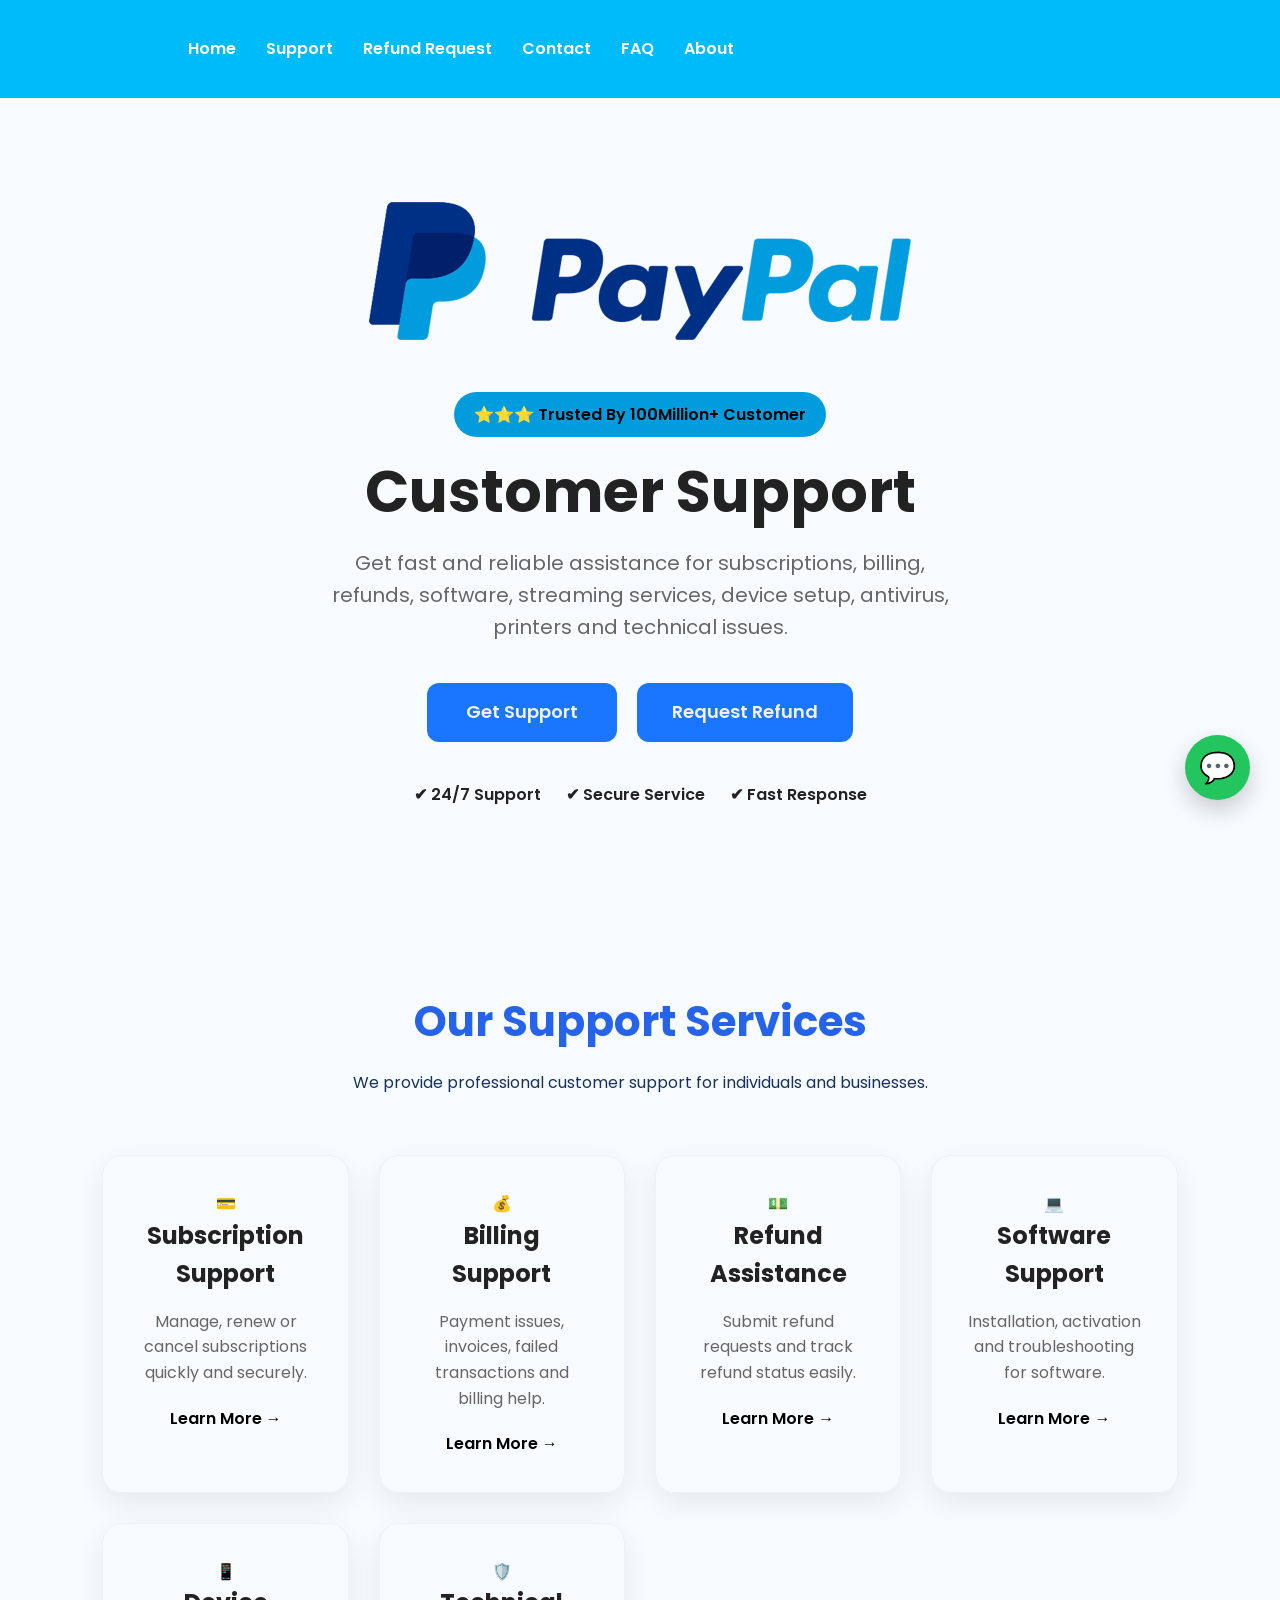
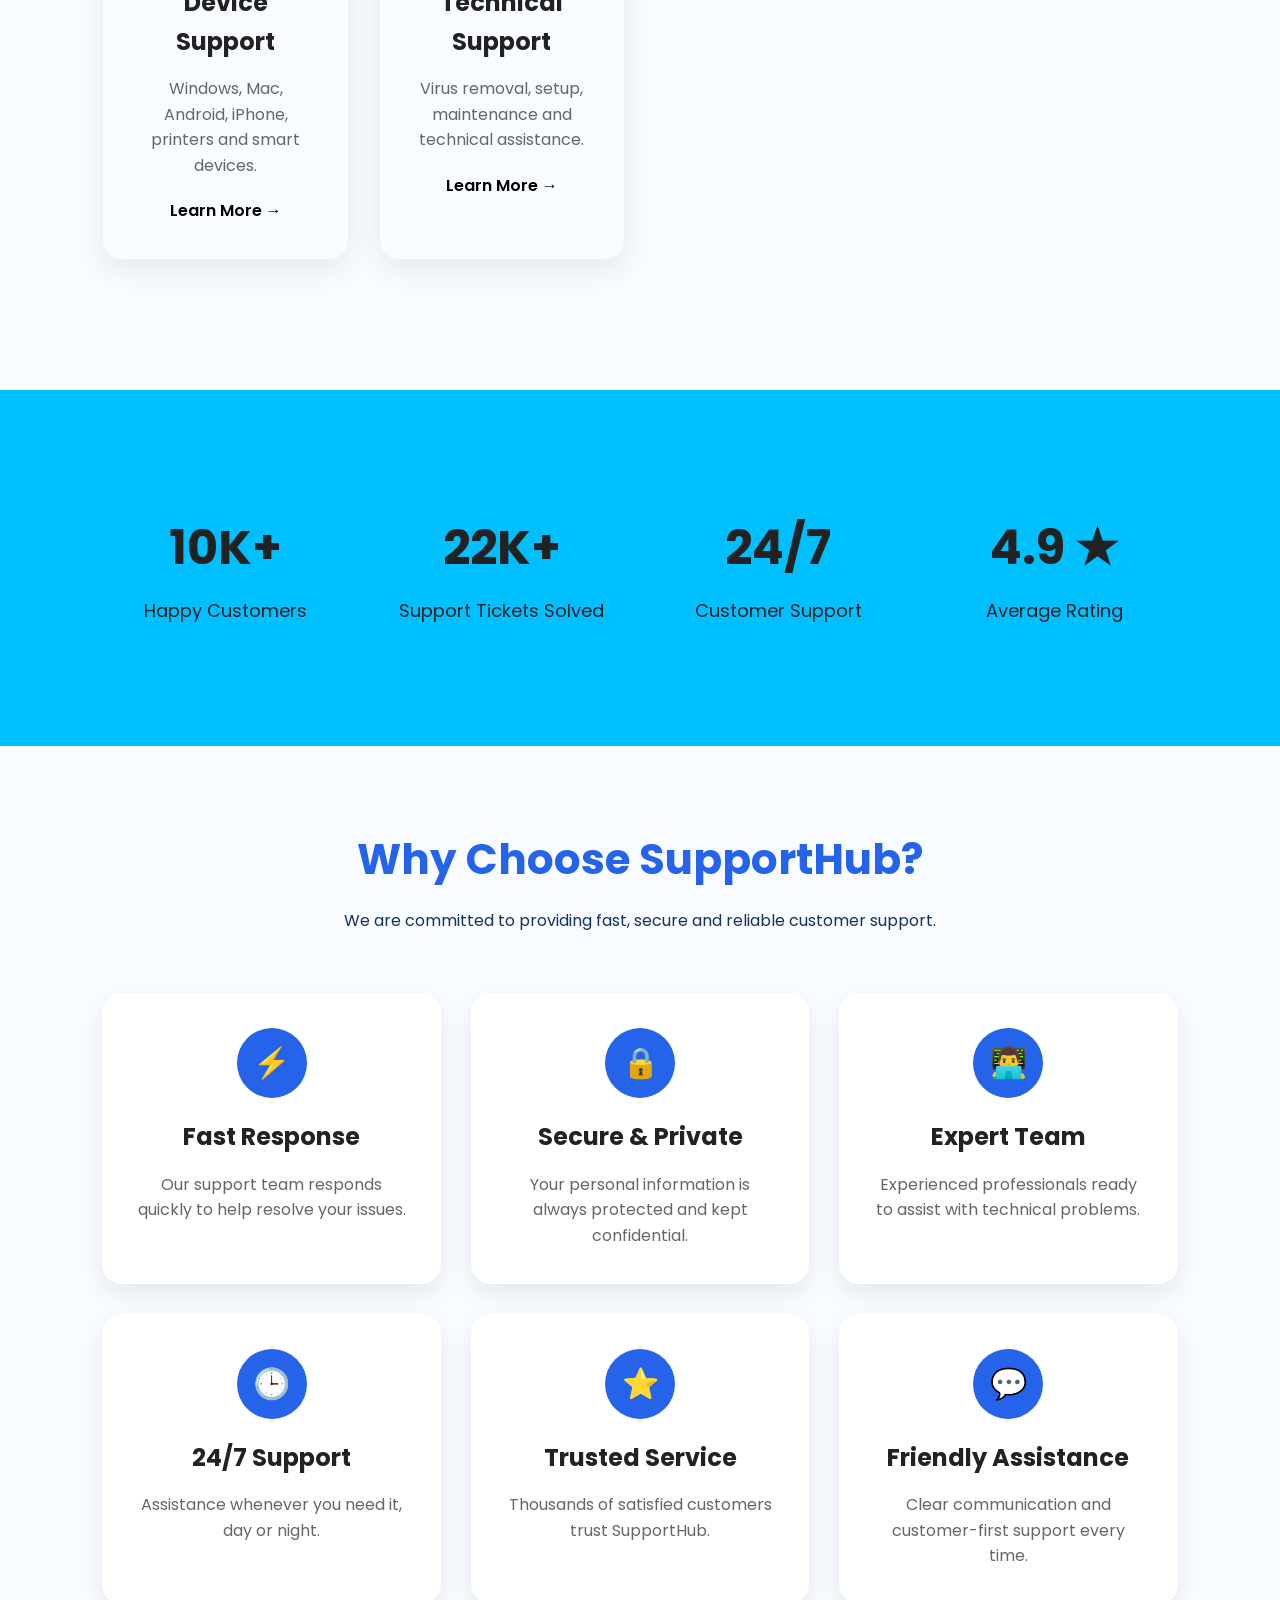
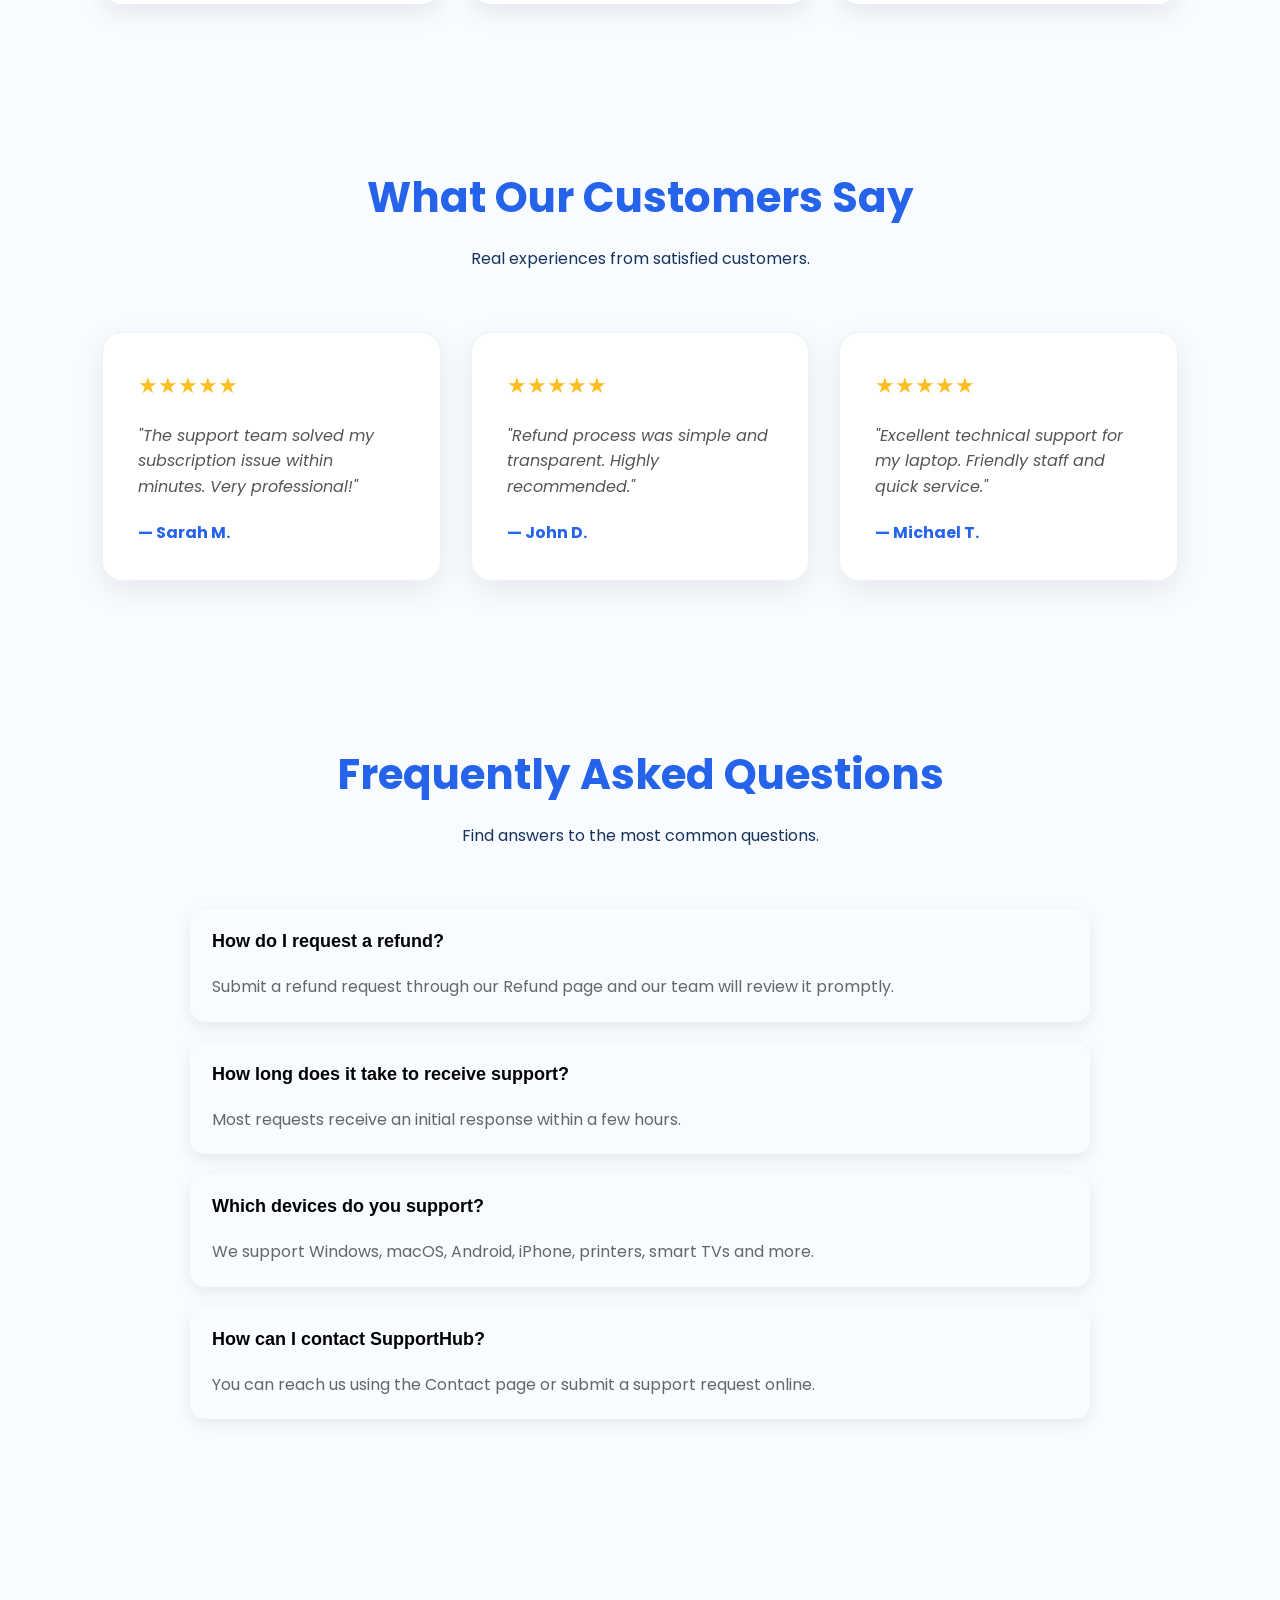
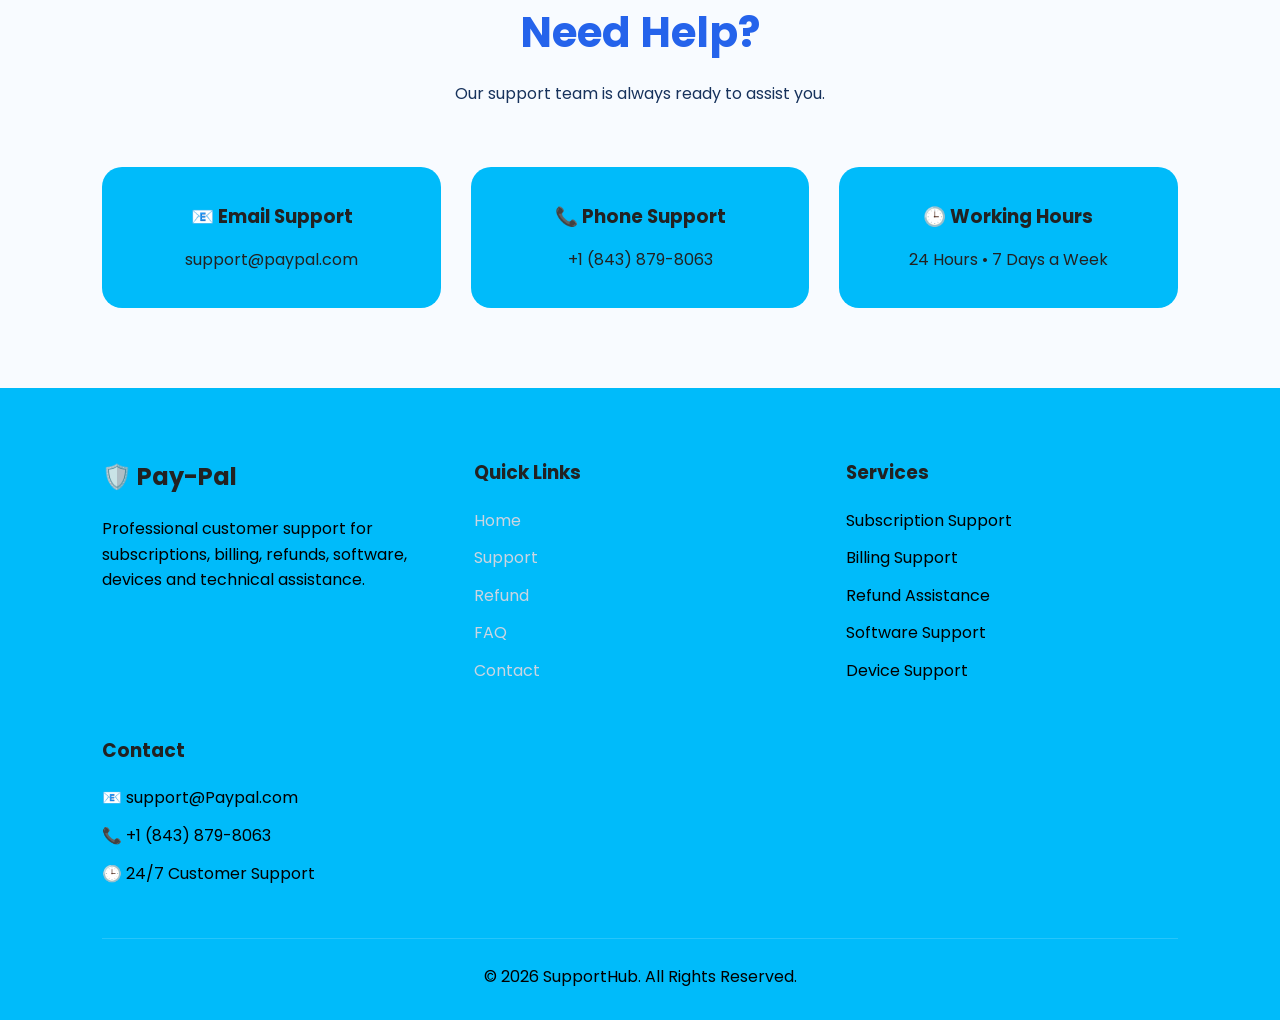
==== commit bc036f4f: "Update index.html" ====
--- a/index.html
+++ b/index.html
@@ -24,9 +24,7 @@
 
     <nav class="navbar">
 
-    <div class="logo">
-        <img src="images/logo.png" alt="SupportHub Logo">
-    </div>
+   
 
     <div class="menu-toggle" id="menuToggle">
         ☰
@@ -600,4 +598,4 @@
 
 💬
 
-</a>+</a>
